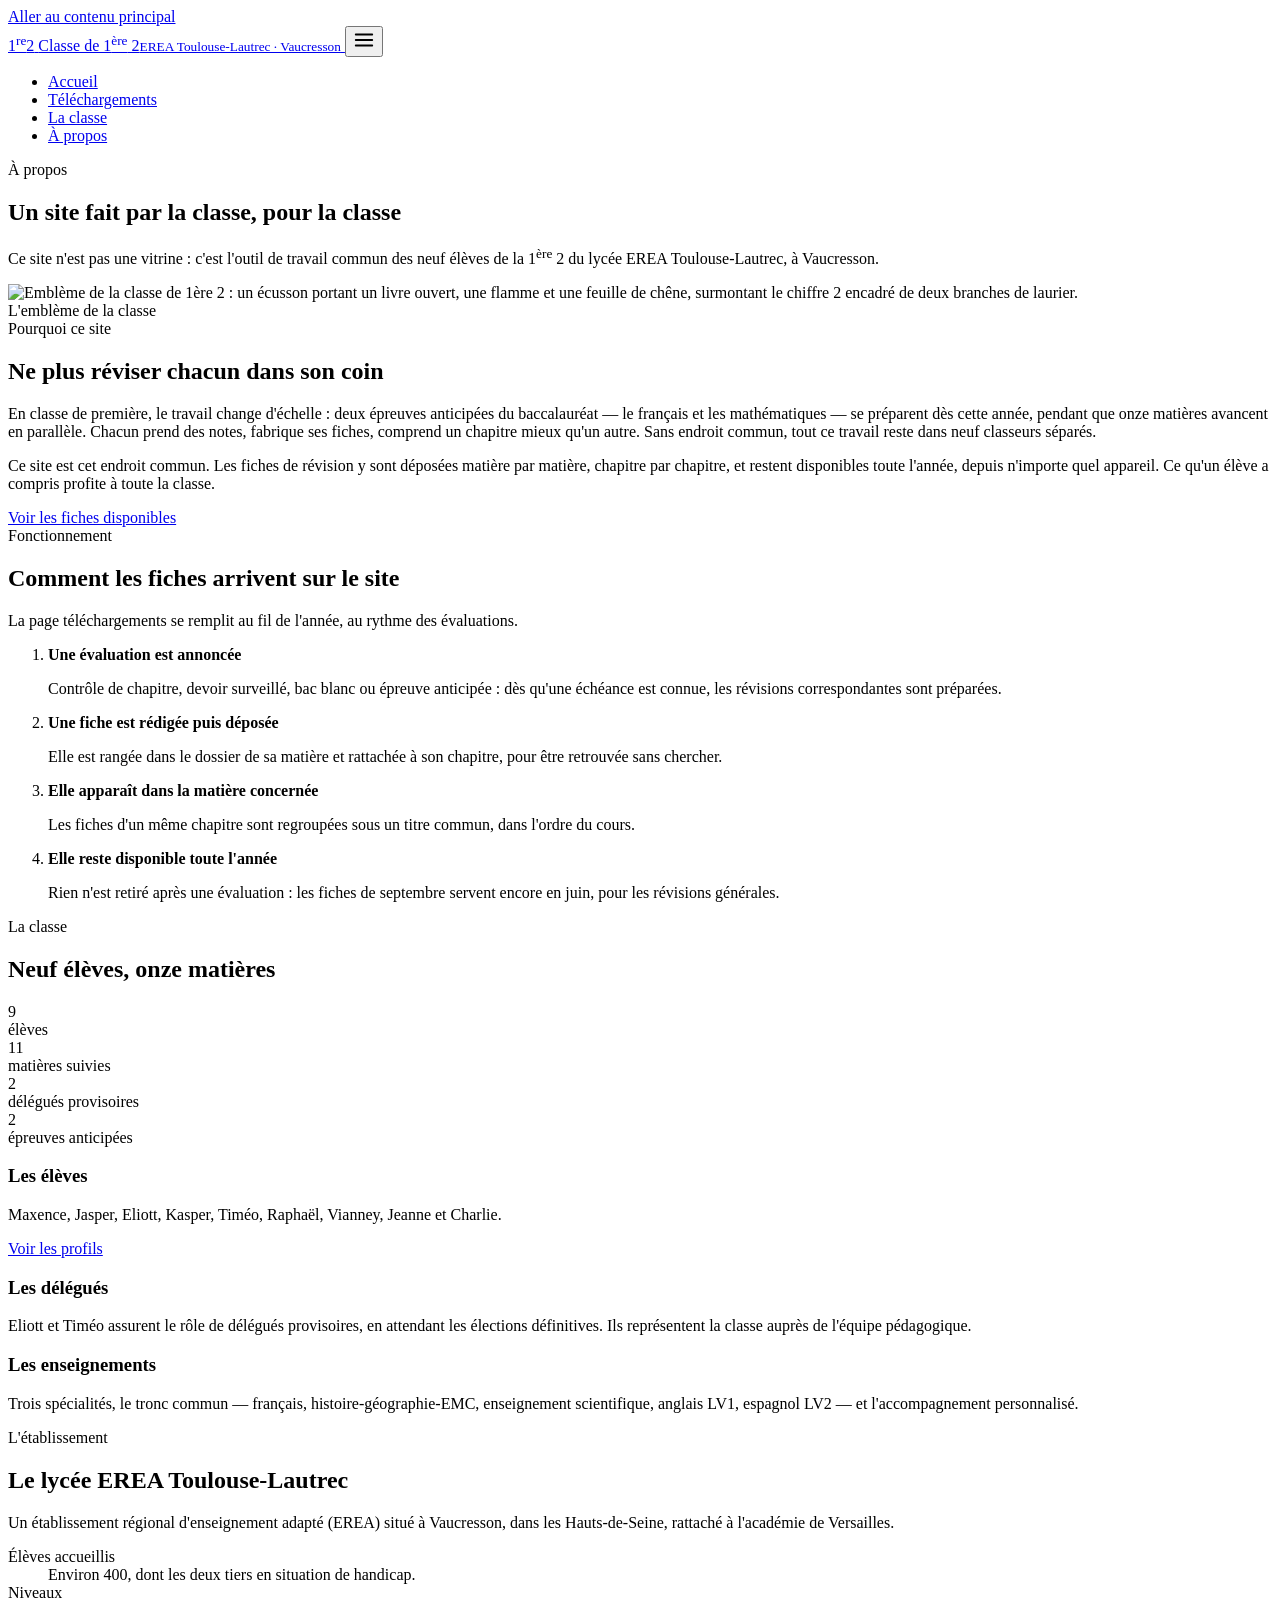
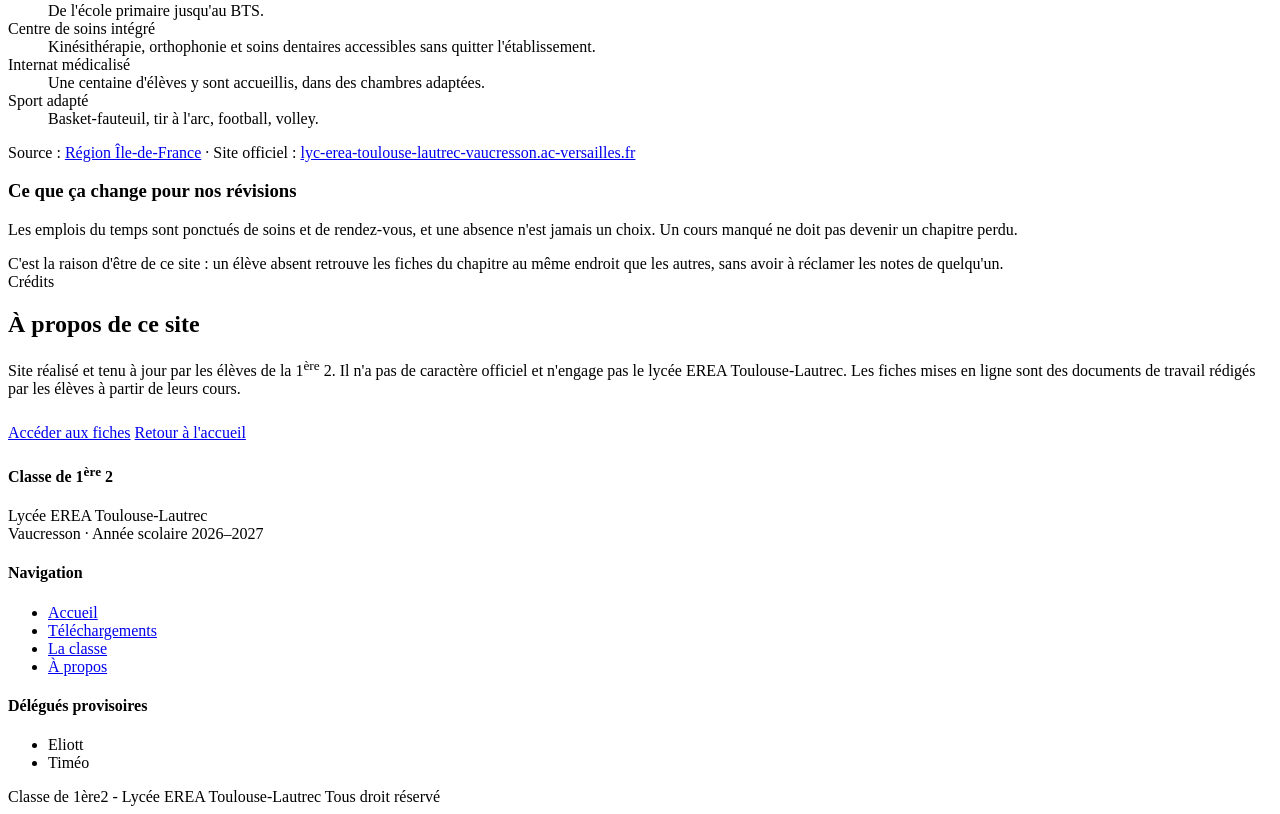
==== a-propos.html @ 65476188 "Add files via upload" ====
<!DOCTYPE html>
<html lang="fr">
<head>
<meta charset="utf-8">
<meta name="viewport" content="width=device-width, initial-scale=1">
<title>À propos — Classe de 1ère 2</title>
<meta name="description" content="À propos du site de la classe de 1ère 2 du lycée EREA Toulouse-Lautrec à Vaucresson : son objectif, la classe, l'établissement et le fonctionnement des fiches de révision.">
<script>document.documentElement.className+=" js";</script>
<link rel="icon" href="favicon.ico" sizes="any">
<link rel="icon" type="image/png" sizes="16x16" href="images/favicon-16.png">
<link rel="icon" type="image/png" sizes="32x32" href="images/favicon-32.png">
<link rel="icon" type="image/png" sizes="48x48" href="images/favicon-48.png">
<link rel="apple-touch-icon" sizes="180x180" href="images/apple-touch-icon.png">
<link rel="stylesheet" href="css/style.css">
</head>
<body>
<a class="skip-link" href="#main">Aller au contenu principal</a>

<header class="site-header">
  <div class="header-inner">
    <a class="brand" href="index.html">
      <span class="brand-mark" aria-hidden="true">1<sup>re</sup>2</span>
      <span class="brand-name">Classe de 1<sup>ère</sup> 2<small>EREA Toulouse-Lautrec · Vaucresson</small></span>
    </a>
    <button class="nav-toggle" type="button" aria-expanded="false" aria-controls="nav" aria-label="Ouvrir le menu">
      <svg width="22" height="22" viewBox="0 0 24 24" fill="none" stroke="currentColor" stroke-width="2" stroke-linecap="round" aria-hidden="true"><path d="M3 6h18M3 12h18M3 18h18"/></svg>
    </button>
    <nav class="nav" id="nav" data-open="false" aria-label="Navigation principale">
      <ul>
        <li><a href="index.html">Accueil</a></li>
        <li><a href="telechargements.html">Téléchargements</a></li>
        <li><a href="eleves.html">La classe</a></li>
        <li><a href="a-propos.html" aria-current="page">À propos</a></li>
      </ul>
    </nav>
  </div>
</header>

<main id="main">

  <section class="page-head">
    <div class="container">
      <span class="eyebrow-dark">À propos</span>
      <h1>Un site fait par la classe, pour la classe</h1>
      <p>Ce site n'est pas une vitrine : c'est l'outil de travail commun des neuf élèves de la 1<sup>ère</sup> 2 du lycée EREA Toulouse-Lautrec, à Vaucresson.</p>
    </div>
  </section>

  <!-- ============ L'EMBLÈME + LA RAISON D'ÊTRE ============ -->
  <section class="section">
    <div class="container">
      <div class="about-split">
        <figure class="about-emblem reveal" style="margin:0">
          <img src="images/logo-classe.png" alt="Emblème de la classe de 1ère 2 : un écusson portant un livre ouvert, une flamme et une feuille de chêne, surmontant le chiffre 2 encadré de deux branches de laurier.">
          <figcaption>L'emblème de la classe</figcaption>
        </figure>
        <div class="reveal">
          <span class="eyebrow-dark">Pourquoi ce site</span>
          <h2>Ne plus réviser chacun dans son coin</h2>
          <p>En classe de première, le travail change d'échelle : deux épreuves anticipées du baccalauréat — le français et les mathématiques — se préparent dès cette année, pendant que onze matières avancent en parallèle. Chacun prend des notes, fabrique ses fiches, comprend un chapitre mieux qu'un autre. Sans endroit commun, tout ce travail reste dans neuf classeurs séparés.</p>
          <p>Ce site est cet endroit commun. Les fiches de révision y sont déposées matière par matière, chapitre par chapitre, et restent disponibles toute l'année, depuis n'importe quel appareil. Ce qu'un élève a compris profite à toute la classe.</p>
          <p style="margin-bottom:0"><a href="telechargements.html">Voir les fiches disponibles</a></p>
        </div>
      </div>
    </div>
  </section>

  <!-- ============ COMMENT ÇA MARCHE ============ -->
  <section class="section section--muted">
    <div class="container">
      <div class="section-head reveal">
        <span class="eyebrow-dark">Fonctionnement</span>
        <h2>Comment les fiches arrivent sur le site</h2>
        <p>La page téléchargements se remplit au fil de l'année, au rythme des évaluations.</p>
      </div>

      <ol class="timeline reveal">
        <li>
          <strong>Une évaluation est annoncée</strong>
          <p>Contrôle de chapitre, devoir surveillé, bac blanc ou épreuve anticipée : dès qu'une échéance est connue, les révisions correspondantes sont préparées.</p>
        </li>
        <li>
          <strong>Une fiche est rédigée puis déposée</strong>
          <p>Elle est rangée dans le dossier de sa matière et rattachée à son chapitre, pour être retrouvée sans chercher.</p>
        </li>
        <li>
          <strong>Elle apparaît dans la matière concernée</strong>
          <p>Les fiches d'un même chapitre sont regroupées sous un titre commun, dans l'ordre du cours.</p>
        </li>
        <li>
          <strong>Elle reste disponible toute l'année</strong>
          <p>Rien n'est retiré après une évaluation : les fiches de septembre servent encore en juin, pour les révisions générales.</p>
        </li>
      </ol>
    </div>
  </section>

  <!-- ============ LA CLASSE ============ -->
  <section class="section">
    <div class="container">
      <div class="section-head reveal">
        <span class="eyebrow-dark">La classe</span>
        <h2>Neuf élèves, onze matières</h2>
      </div>

      <div class="stat-row">
        <div class="stat reveal"><div class="num">9</div><div class="lbl">élèves</div></div>
        <div class="stat reveal"><div class="num">11</div><div class="lbl">matières suivies</div></div>
        <div class="stat reveal"><div class="num">2</div><div class="lbl">délégués provisoires</div></div>
        <div class="stat reveal"><div class="num">2</div><div class="lbl">épreuves anticipées</div></div>
      </div>

      <div class="grid grid--3">
        <article class="card reveal">
          <h3>Les élèves</h3>
          <p>Maxence, Jasper, Eliott, Kasper, Timéo, Raphaël, Vianney, Jeanne et Charlie.</p>
          <p style="margin-bottom:0"><a href="eleves.html">Voir les profils</a></p>
        </article>
        <article class="card reveal">
          <h3>Les délégués</h3>
          <p>Eliott et Timéo assurent le rôle de délégués provisoires, en attendant les élections définitives. Ils représentent la classe auprès de l'équipe pédagogique.</p>
        </article>
        <article class="card reveal">
          <h3>Les enseignements</h3>
          <p>Trois spécialités, le tronc commun — français, histoire-géographie-EMC, enseignement scientifique, anglais LV1, espagnol LV2 — et l'accompagnement personnalisé.</p>
        </article>
      </div>
    </div>
  </section>

  <!-- ============ LE LYCÉE ============ -->
  <section class="section section--muted">
    <div class="container">
      <div class="section-head reveal">
        <span class="eyebrow-dark">L'établissement</span>
        <h2>Le lycée EREA Toulouse-Lautrec</h2>
        <p>Un établissement régional d'enseignement adapté (EREA) situé à Vaucresson, dans les Hauts-de-Seine, rattaché à l'académie de Versailles.</p>
      </div>

      <div class="about-split" style="grid-template-columns: minmax(0,1fr) minmax(0,1fr); align-items:start">
        <div class="reveal">
          <dl class="fact-list">
            <div><dt>Élèves accueillis</dt><dd>Environ 400, dont les deux tiers en situation de handicap.</dd></div>
            <div><dt>Niveaux</dt><dd>De l'école primaire jusqu'au BTS.</dd></div>
            <div><dt>Centre de soins intégré</dt><dd>Kinésithérapie, orthophonie et soins dentaires accessibles sans quitter l'établissement.</dd></div>
            <div><dt>Internat médicalisé</dt><dd>Une centaine d'élèves y sont accueillis, dans des chambres adaptées.</dd></div>
            <div><dt>Sport adapté</dt><dd>Basket-fauteuil, tir à l'arc, football, volley.</dd></div>
          </dl>
          <p class="source-note">Source : <a href="https://www.iledefrance.fr/toutes-les-actualites/un-enseignement-adapte-pour-des-lyceens-en-situation-de-handicap" target="_blank" rel="noopener">Région Île-de-France</a> · Site officiel : <a href="https://lyc-erea-toulouse-lautrec-vaucresson.ac-versailles.fr/" target="_blank" rel="noopener">lyc-erea-toulouse-lautrec-vaucresson.ac-versailles.fr</a></p>
        </div>
        <div class="reveal">
          <article class="card">
            <h3>Ce que ça change pour nos révisions</h3>
            <p>Les emplois du temps sont ponctués de soins et de rendez-vous, et une absence n'est jamais un choix. Un cours manqué ne doit pas devenir un chapitre perdu.</p>
            <p style="margin-bottom:0">C'est la raison d'être de ce site : un élève absent retrouve les fiches du chapitre au même endroit que les autres, sans avoir à réclamer les notes de quelqu'un.</p>
          </article>
        </div>
      </div>
    </div>
  </section>

  <!-- ============ CRÉDITS ============ -->
  <section class="section">
    <div class="container">
      <div class="section-head section-head--center reveal">
        <span class="eyebrow-dark">Crédits</span>
        <h2>À propos de ce site</h2>
        <p>Site réalisé et tenu à jour par les élèves de la 1<sup>ère</sup> 2. Il n'a pas de caractère officiel et n'engage pas le lycée EREA Toulouse-Lautrec. Les fiches mises en ligne sont des documents de travail rédigés par les élèves à partir de leurs cours.</p>
        <div class="hero-actions" style="margin-top:26px">
          <a class="btn btn--primary" href="telechargements.html">Accéder aux fiches</a>
          <a class="btn btn--soft" href="index.html">Retour à l'accueil</a>
        </div>
      </div>
    </div>
  </section>

</main>

<footer class="site-footer">
  <div class="container">
    <div class="footer-top">
      <div>
        <h4>Classe de 1<sup>ère</sup> 2</h4>
        <p>Lycée EREA Toulouse-Lautrec<br>Vaucresson · Année scolaire <span data-year>2026–2027</span></p>
      </div>
      <div>
        <h4>Navigation</h4>
        <ul>
          <li><a href="index.html">Accueil</a></li>
          <li><a href="telechargements.html">Téléchargements</a></li>
          <li><a href="eleves.html">La classe</a></li>
          <li><a href="a-propos.html">À propos</a></li>
        </ul>
      </div>
      <div>
        <h4>Délégués provisoires</h4>
        <ul>
          <li>Eliott</li>
          <li>Timéo</li>
        </ul>
      </div>
    </div>
    <div class="footer-bottom">
      Classe de 1ère2 - Lycée EREA Toulouse-Lautrec Tous droit réservé
    </div>
  </div>
</footer>

<script src="js/main.js"></script>
</body>
</html>
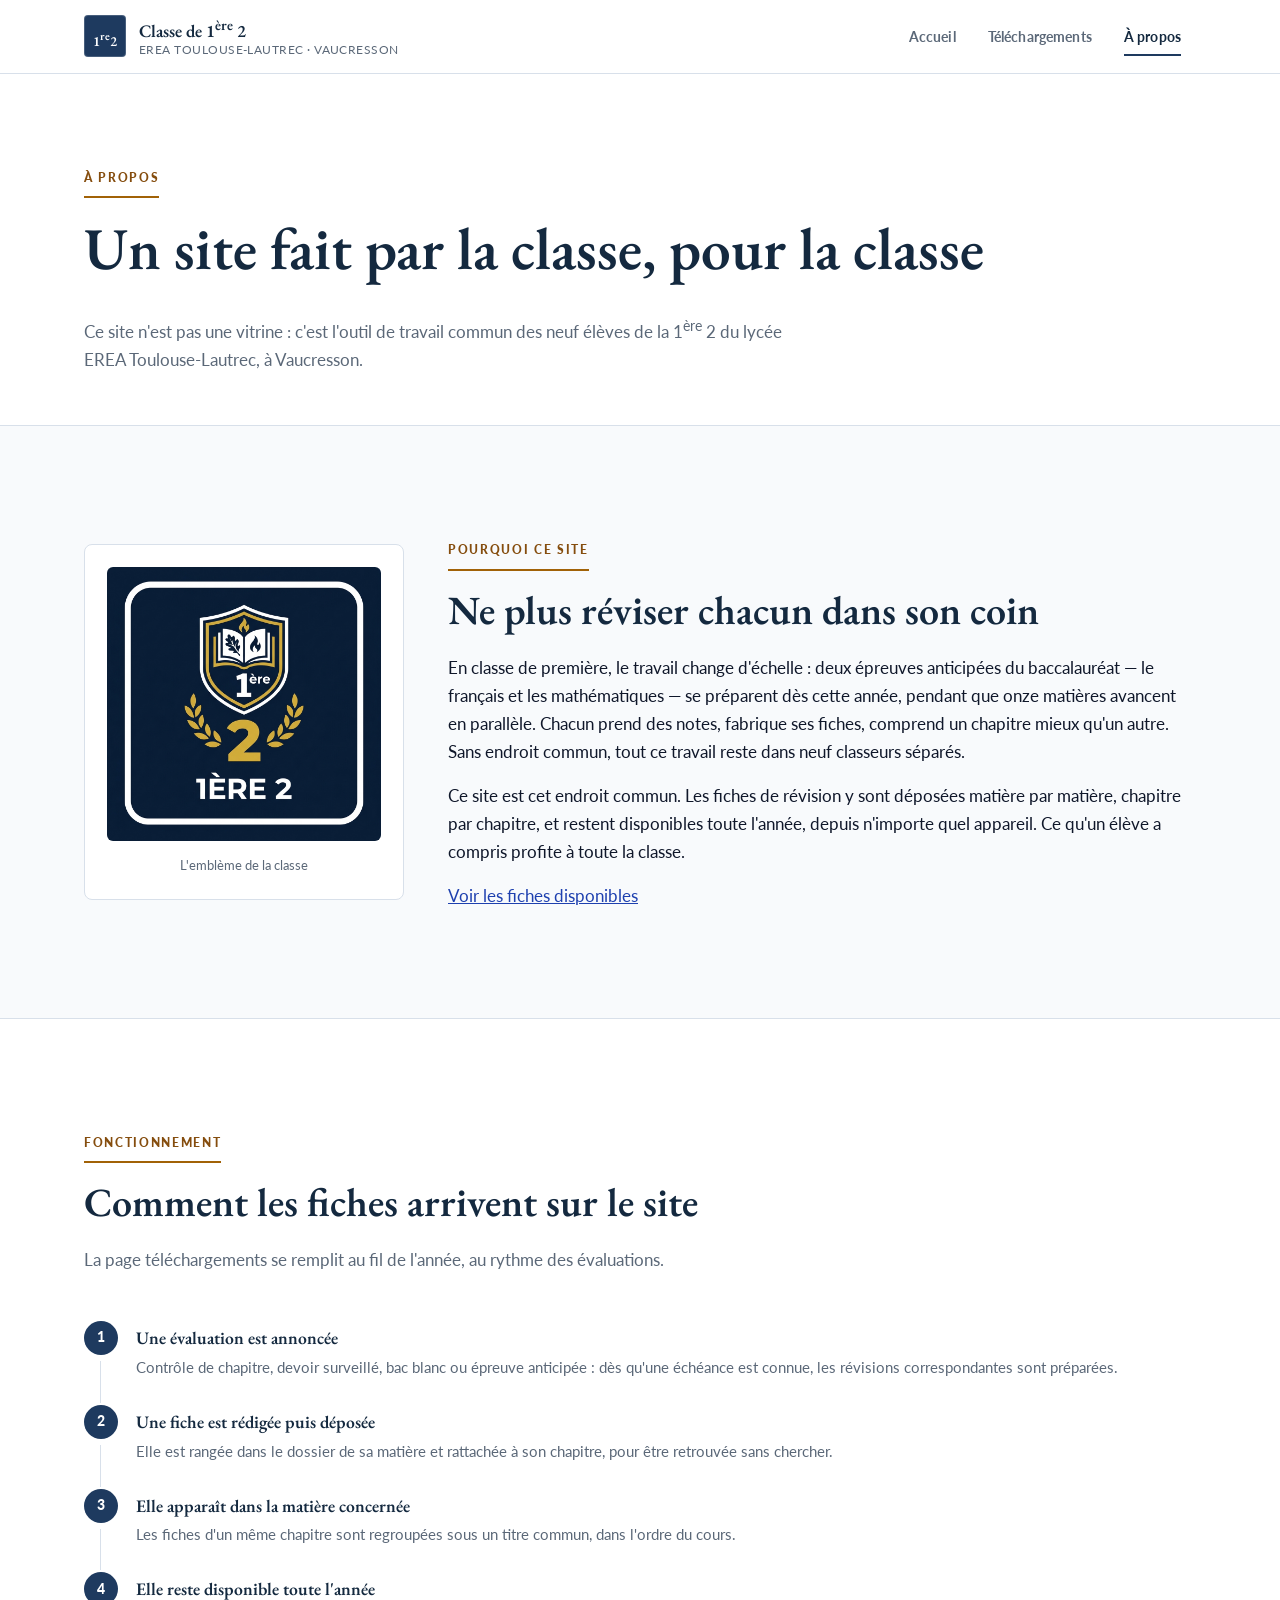
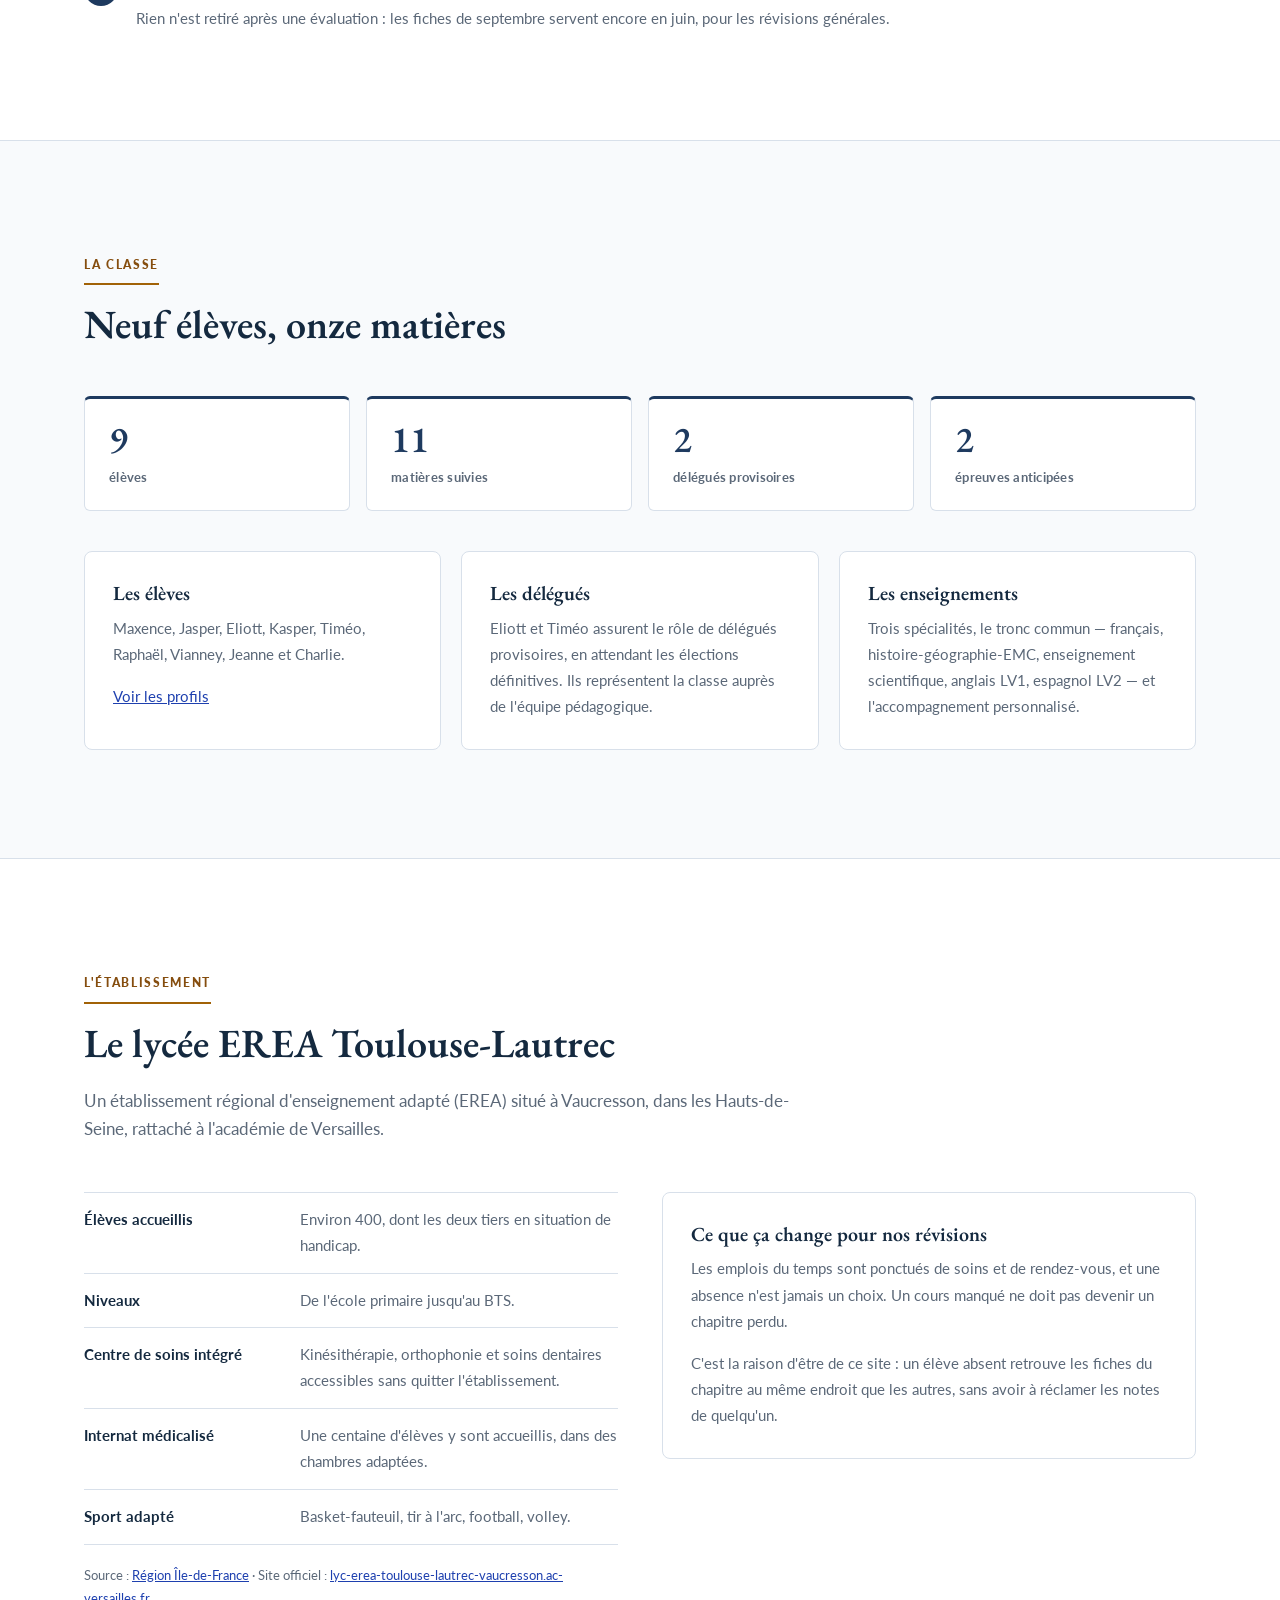
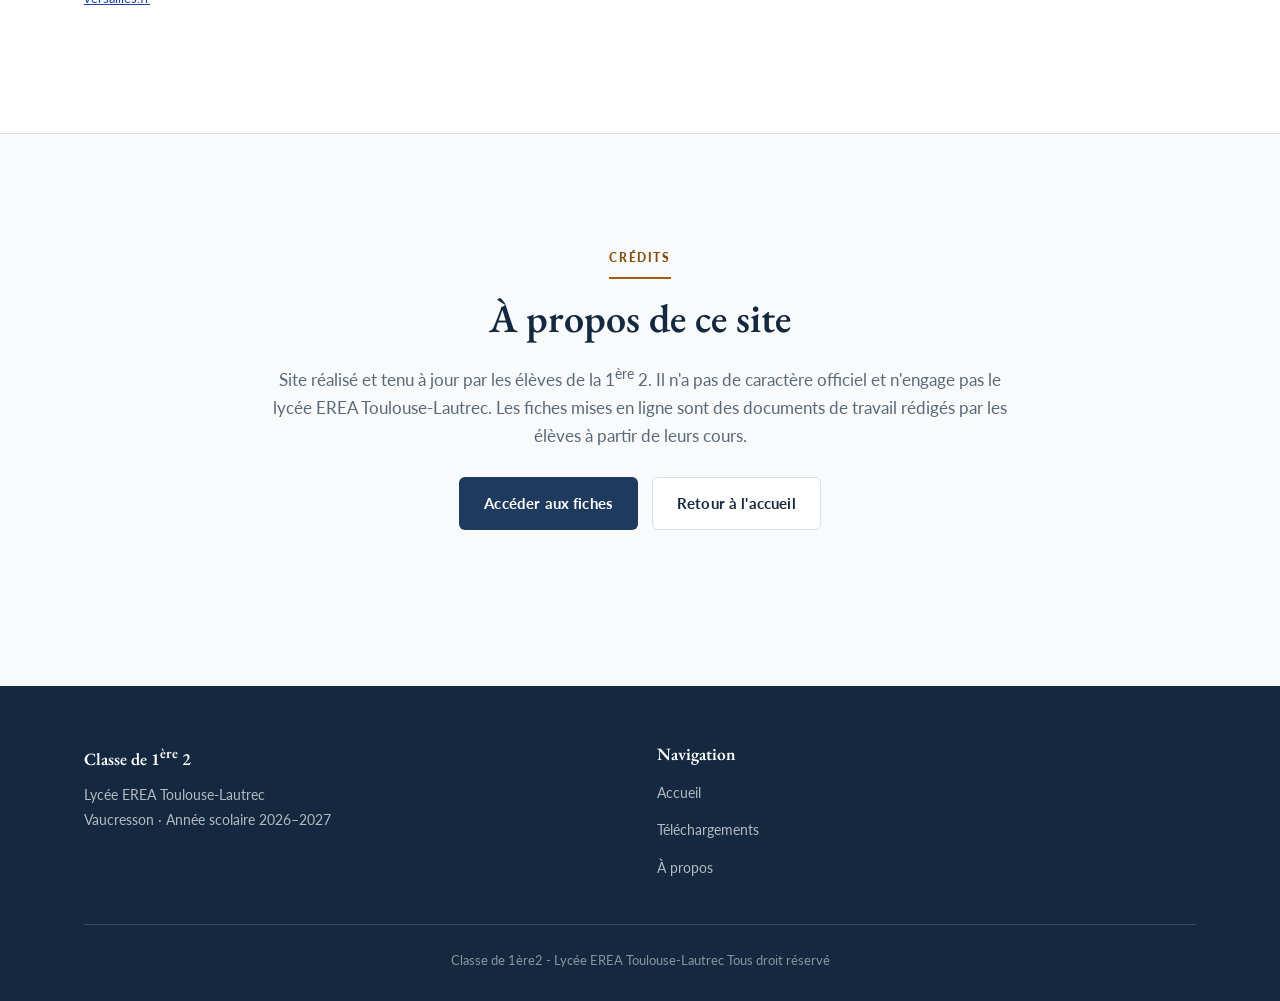
==== commit 119d72b5: "Remove 'La classe' link and delegates section Removed 'La classe' link and 'Délégués provisoires' se" ====
--- a/a-propos.html
+++ b/a-propos.html
@@ -29,7 +29,6 @@
       <ul>
         <li><a href="index.html">Accueil</a></li>
         <li><a href="telechargements.html">Téléchargements</a></li>
-        <li><a href="eleves.html">La classe</a></li>
         <li><a href="a-propos.html" aria-current="page">À propos</a></li>
       </ul>
     </nav>
@@ -188,15 +187,7 @@
         <ul>
           <li><a href="index.html">Accueil</a></li>
           <li><a href="telechargements.html">Téléchargements</a></li>
-          <li><a href="eleves.html">La classe</a></li>
           <li><a href="a-propos.html">À propos</a></li>
-        </ul>
-      </div>
-      <div>
-        <h4>Délégués provisoires</h4>
-        <ul>
-          <li>Eliott</li>
-          <li>Timéo</li>
         </ul>
       </div>
     </div>
--- a/css/style.css
+++ b/css/style.css
@@ -0,0 +1,460 @@
+/* ============================================================
+   Classe de 1ère 2 — Lycée EREA Toulouse-Lautrec
+   Design system : bleu marine institutionnel (#1E3A5F)
+                   + bleu d'action (#1D4ED8) + ocre (#A16207)
+   Typographie : EB Garamond (titres) / Lato (texte)
+   ============================================================ */
+
+@import url('https://fonts.googleapis.com/css2?family=EB+Garamond:wght@400;500;600;700&family=Lato:wght@300;400;700;900&display=swap');
+
+:root {
+  --color-primary: #1E3A5F;
+  --color-primary-dark: #14293F;
+  --color-primary-light: #2F5A8F;
+  --color-on-primary: #FFFFFF;
+
+  --color-action: #1D4ED8;
+  --color-action-dark: #1E40AF;
+
+  --color-accent: #A16207;
+  --color-accent-dark: #854D0E;
+  --color-accent-soft: #FEF6E7;
+  --color-accent-border: #F0DCB4;
+
+  --color-background: #F8FAFC;
+  --color-surface: #FFFFFF;
+  --color-foreground: #0F172A;
+  --color-muted-fg: #5B6878;
+  --color-muted: #EEF2F7;
+  --color-border: #D8E0EA;
+  --color-ring: #1D4ED8;
+
+  --font-heading: 'EB Garamond', Georgia, 'Times New Roman', serif;
+  --font-body: 'Lato', -apple-system, BlinkMacSystemFont, 'Segoe UI', Helvetica, Arial, sans-serif;
+
+  --radius-sm: 4px;
+  --radius: 6px;
+  --radius-lg: 8px;
+
+  --shadow-sm: 0 1px 2px rgba(15, 23, 42, .06);
+  --shadow: 0 1px 3px rgba(15, 23, 42, .08), 0 6px 16px rgba(15, 23, 42, .06);
+  --shadow-lg: 0 2px 6px rgba(15, 23, 42, .08), 0 16px 36px rgba(15, 23, 42, .10);
+
+  --container: 1160px;
+  --header-h: 74px;
+}
+
+/* ---------- Reset ---------- */
+*, *::before, *::after { box-sizing: border-box; }
+html { scroll-behavior: smooth; -webkit-text-size-adjust: 100%; }
+body {
+  margin: 0;
+  font-family: var(--font-body);
+  font-size: 16.5px;
+  line-height: 1.7;
+  color: var(--color-foreground);
+  background: var(--color-background);
+  -webkit-font-smoothing: antialiased;
+}
+img { max-width: 100%; display: block; }
+h1, h2, h3, h4 { font-family: var(--font-heading); line-height: 1.18; margin: 0 0 .5em; font-weight: 600; color: var(--color-primary-dark); }
+h1 { font-size: clamp(2.2rem, 5.5vw, 3.7rem); font-weight: 600; }
+h2 { font-size: clamp(1.7rem, 3.6vw, 2.5rem); }
+h3 { font-size: 1.25rem; }
+p  { margin: 0 0 1rem; }
+a  { color: var(--color-action-dark); }
+ul { margin: 0 0 1rem; padding-left: 1.2rem; }
+code { font-family: ui-monospace, SFMono-Regular, Menlo, Consolas, monospace; font-size: .9em; background: var(--color-muted); padding: 2px 6px; border-radius: 3px; }
+:focus-visible { outline: 3px solid var(--color-ring); outline-offset: 2px; border-radius: 3px; }
+
+.container { width: 100%; max-width: var(--container); margin-inline: auto; padding-inline: 24px; }
+.sr-only {
+  position: absolute; width: 1px; height: 1px; padding: 0; margin: -1px;
+  overflow: hidden; clip: rect(0 0 0 0); white-space: nowrap; border: 0;
+}
+.skip-link {
+  position: absolute; left: 16px; top: -60px; z-index: 200;
+  background: var(--color-primary); color: #fff; padding: 10px 18px;
+  border-radius: 0 0 var(--radius) var(--radius); font-weight: 700;
+  transition: top .2s ease;
+}
+.skip-link:focus { top: 0; }
+
+/* ---------- En-tête ---------- */
+.site-header {
+  position: sticky; top: 0; z-index: 100;
+  height: var(--header-h);
+  display: flex; align-items: center;
+  background: rgba(255, 255, 255, .92);
+  backdrop-filter: blur(12px);
+  -webkit-backdrop-filter: blur(12px);
+  border-bottom: 1px solid var(--color-border);
+}
+.site-header--over {
+  background: transparent; border-bottom-color: rgba(255,255,255,.18);
+  backdrop-filter: none; -webkit-backdrop-filter: none;
+  transition: background .3s ease, border-color .3s ease;
+}
+.site-header--over .brand-name,
+.site-header--over .nav a { color: #fff; }
+.site-header--over .brand-mark { background: rgba(255,255,255,.14); border-color: rgba(255,255,255,.55); color: #fff; }
+.site-header--over .nav a[aria-current="page"] { color: #fff; }
+.site-header--over .nav a[aria-current="page"]::after { background: #fff; }
+.site-header--over .nav-toggle { color: #fff; border-color: rgba(255,255,255,.5); }
+
+.header-inner { width: 100%; max-width: var(--container); margin-inline: auto; padding-inline: 24px; display: flex; align-items: center; justify-content: space-between; gap: 16px; }
+
+.brand { display: flex; align-items: center; gap: 13px; text-decoration: none; }
+.brand-mark {
+  width: 42px; height: 42px; flex: none; border-radius: var(--radius-sm);
+  display: inline-block; text-align: center; line-height: 40px;
+  background: var(--color-primary);
+  color: #fff; font-family: var(--font-heading); font-weight: 600; font-size: .88rem;
+  white-space: nowrap;
+  border: 1px solid rgba(255,255,255,.18);
+}
+.brand-name { font-family: var(--font-heading); font-weight: 600; font-size: 1.1rem; color: var(--color-primary-dark); line-height: 1.15; }
+.brand-name small { display: block; font-family: var(--font-body); font-weight: 400; font-size: .72rem; color: var(--color-muted-fg); letter-spacing: .04em; text-transform: uppercase; margin-top: 2px; }
+.site-header--over .brand-name small { color: rgba(255,255,255,.82); }
+
+.nav ul { display: flex; align-items: center; gap: 2px; list-style: none; margin: 0; padding: 0; }
+.nav a {
+  display: block; position: relative; padding: 10px 15px; border-radius: var(--radius-sm);
+  text-decoration: none; color: var(--color-muted-fg); font-weight: 700; font-size: .88rem;
+  letter-spacing: .01em;
+  transition: color .2s ease, background-color .2s ease;
+}
+.nav a:hover { color: var(--color-primary-dark); background: var(--color-muted); }
+.site-header--over .nav a:hover { background: rgba(255,255,255,.14); color: #fff; }
+.nav a[aria-current="page"] { color: var(--color-primary-dark); }
+.nav a[aria-current="page"]::after {
+  content: ""; position: absolute; left: 15px; right: 15px; bottom: 2px;
+  height: 2px; background: var(--color-primary);
+}
+.nav-toggle {
+  display: none; align-items: center; justify-content: center;
+  width: 44px; height: 44px; border-radius: var(--radius-sm); cursor: pointer;
+  background: transparent; border: 1px solid var(--color-border); color: var(--color-foreground);
+}
+
+@media (max-width: 860px) {
+  .nav-toggle { display: flex; }
+  .nav {
+    position: absolute; top: var(--header-h); left: 0; right: 0;
+    background: var(--color-surface); border-bottom: 1px solid var(--color-border);
+    box-shadow: var(--shadow); padding: 10px 16px 18px;
+    display: none;
+  }
+  .nav[data-open="true"] { display: block; }
+  .nav ul { flex-direction: column; align-items: stretch; gap: 2px; }
+  .nav a { padding: 13px 14px; color: var(--color-foreground); font-size: .95rem; }
+  .site-header--over .nav a { color: var(--color-foreground); }
+  .nav a[aria-current="page"] { background: var(--color-muted); }
+  .nav a[aria-current="page"]::after { display: none; }
+}
+
+/* ---------- Boutons ---------- */
+.btn {
+  display: inline-flex; align-items: center; justify-content: center; gap: 9px;
+  padding: 13px 24px; border-radius: var(--radius); border: 1px solid transparent;
+  font-family: var(--font-body); font-weight: 700; font-size: .92rem; letter-spacing: .01em;
+  text-decoration: none; cursor: pointer;
+  transition: background-color .2s ease, border-color .2s ease, color .2s ease, box-shadow .2s ease;
+}
+.btn svg { flex: none; }
+.btn--primary { background: var(--color-primary); color: var(--color-on-primary); }
+.btn--primary:hover { background: var(--color-primary-dark); }
+.btn--accent { background: var(--color-action); color: #fff; }
+.btn--accent:hover { background: var(--color-action-dark); }
+.btn--ghost { background: rgba(255,255,255,.08); color: #fff; border-color: rgba(255,255,255,.55); }
+.btn--ghost:hover { background: rgba(255,255,255,.18); }
+/* sur la photo du hero, le bouton principal passe en blanc pour rester lisible */
+.hero .btn--primary { background: #fff; color: var(--color-primary-dark); }
+.hero .btn--primary:hover { background: #E8EDF3; }
+
+.btn--soft { background: var(--color-surface); color: var(--color-primary-dark); border-color: var(--color-border); }
+.btn--soft:hover { background: var(--color-muted); border-color: var(--color-primary-light); }
+.btn[disabled], .btn--disabled { opacity: .5; pointer-events: none; }
+
+/* ---------- Hero ---------- */
+.hero { position: relative; min-height: 100vh; min-height: 100svh; display: grid; place-items: center; overflow: hidden; margin-top: calc(var(--header-h) * -1); }
+.hero-media { position: absolute; inset: 0; z-index: 0; will-change: transform, opacity; }
+.hero-media img { width: 100%; height: 100%; object-fit: cover; object-position: center; }
+.hero-media::after {
+  content: ""; position: absolute; inset: 0;
+  background:
+    linear-gradient(180deg, rgba(10,22,40,.72) 0%, rgba(10,22,40,.46) 44%, rgba(248,250,252,.08) 78%, var(--color-background) 100%),
+    linear-gradient(120deg, rgba(30,58,95,.55), rgba(15,23,42,.25));
+}
+.hero-inner { position: relative; z-index: 1; text-align: center; padding: calc(var(--header-h) + 40px) 24px 96px; max-width: 880px; will-change: opacity, transform; }
+.hero .eyebrow {
+  display: inline-flex; align-items: center; gap: 8px;
+  padding: 7px 16px; border-radius: var(--radius-sm); margin-bottom: 24px;
+  background: rgba(255,255,255,.10); border: 1px solid rgba(255,255,255,.38);
+  color: #fff; font-size: .76rem; font-weight: 700; letter-spacing: .12em; text-transform: uppercase;
+}
+.hero h1 { color: #fff; margin-bottom: .3em; font-weight: 500; }
+.hero .lead { color: rgba(255,255,255,.92); font-size: clamp(1.02rem, 2vw, 1.18rem); max-width: 640px; margin-inline: auto; }
+.hero-actions { display: flex; flex-wrap: wrap; gap: 14px; justify-content: center; margin-top: 36px; }
+.scroll-cue {
+  position: absolute; bottom: 28px; left: 50%; transform: translateX(-50%); z-index: 1;
+  color: rgba(255,255,255,.88); display: flex; flex-direction: column; align-items: center; gap: 6px;
+  font-size: .72rem; letter-spacing: .16em; text-transform: uppercase; font-weight: 700;
+}
+.scroll-cue svg { animation: bob 2.4s ease-in-out infinite; }
+@keyframes bob { 0%,100% { transform: translateY(0); } 50% { transform: translateY(7px); } }
+
+/* ---------- Sections ---------- */
+.section { padding: clamp(64px, 9vw, 108px) 0; }
+.section--muted { background: var(--color-surface); border-block: 1px solid var(--color-border); }
+.section-head { max-width: 740px; margin-bottom: 48px; }
+.section-head--center { margin-inline: auto; text-align: center; }
+.eyebrow-dark {
+  display: inline-block; margin-bottom: 16px; padding-bottom: 8px;
+  border-bottom: 2px solid var(--color-accent);
+  color: var(--color-accent-dark);
+  font-size: .74rem; font-weight: 900; letter-spacing: .14em; text-transform: uppercase;
+}
+.section-head p { color: var(--color-muted-fg); font-size: 1.05rem; margin-bottom: 0; }
+
+/* ---------- Bandeau de page ---------- */
+.page-head { padding: clamp(54px, 7vw, 88px) 0 clamp(36px, 4vw, 54px); background: var(--color-surface); border-bottom: 1px solid var(--color-border); }
+.page-head p { color: var(--color-muted-fg); max-width: 700px; font-size: 1.05rem; margin-bottom: 0; }
+
+/* ---------- Cartes ---------- */
+.grid { display: grid; gap: 20px; }
+.grid--3 { grid-template-columns: repeat(auto-fit, minmax(280px, 1fr)); }
+.grid--4 { grid-template-columns: repeat(auto-fit, minmax(240px, 1fr)); }
+
+.card {
+  background: var(--color-surface); border: 1px solid var(--color-border);
+  border-radius: var(--radius-lg); padding: 30px 28px;
+  transition: border-color .2s ease, box-shadow .2s ease;
+}
+.card--hover:hover { border-color: var(--color-primary-light); box-shadow: var(--shadow); }
+.card h3 { margin-bottom: .45em; }
+.card p:last-child { margin-bottom: 0; }
+.card p { color: var(--color-muted-fg); font-size: .96rem; }
+
+.icon-badge {
+  width: 46px; height: 46px; border-radius: var(--radius-sm); display: grid; place-items: center;
+  margin-bottom: 20px; color: var(--color-primary);
+  background: var(--color-muted); border: 1px solid var(--color-border);
+}
+.icon-badge--accent { color: var(--color-accent-dark); background: var(--color-accent-soft); border-color: var(--color-accent-border); }
+
+/* ---------- Épreuves anticipées ---------- */
+.bc-strip { display: grid; gap: 20px; grid-template-columns: repeat(auto-fit, minmax(300px, 1fr)); }
+.bc-card {
+  position: relative; padding: 32px 30px; background: var(--color-background);
+  border: 1px solid var(--color-border); border-left: 4px solid var(--color-primary);
+  border-radius: var(--radius);
+}
+.bc-card--maths { border-left-color: var(--color-accent); }
+.bc-card h3 { font-size: 1.55rem; margin-bottom: .3em; }
+.bc-card p { color: var(--color-muted-fg); margin-bottom: 0; font-size: .97rem; }
+.bc-card .bc-tag {
+  display: inline-block; margin-bottom: 12px;
+  font-size: .72rem; font-weight: 900; letter-spacing: .14em; text-transform: uppercase;
+  color: var(--color-primary);
+}
+.bc-card--maths .bc-tag { color: var(--color-accent-dark); }
+
+/* ---------- Page téléchargements ---------- */
+.notice {
+  display: flex; gap: 18px; align-items: flex-start;
+  background: var(--color-surface);
+  border: 1px solid var(--color-border); border-left: 4px solid var(--color-primary);
+  border-radius: var(--radius); padding: 24px 26px; margin-bottom: 40px;
+}
+.notice svg { flex: none; color: var(--color-primary); margin-top: 3px; }
+.notice h3 { margin-bottom: .4em; font-size: 1.16rem; }
+.notice p { margin-bottom: .6rem; color: var(--color-muted-fg); font-size: .96rem; }
+.notice p:last-child { margin-bottom: 0; }
+
+.filters { display: flex; flex-wrap: wrap; gap: 8px; margin-bottom: 28px; }
+.chip {
+  padding: 9px 15px; border-radius: var(--radius-sm); cursor: pointer;
+  background: var(--color-surface); border: 1px solid var(--color-border);
+  color: var(--color-muted-fg); font-family: var(--font-body); font-weight: 700; font-size: .84rem;
+  transition: all .18s ease;
+}
+.chip:hover { border-color: var(--color-primary-light); color: var(--color-primary-dark); }
+.chip[aria-pressed="true"] { background: var(--color-primary); border-color: var(--color-primary); color: #fff; }
+
+.search-box { position: relative; margin-bottom: 24px; max-width: 440px; }
+.search-box svg { position: absolute; left: 15px; top: 50%; transform: translateY(-50%); color: var(--color-muted-fg); pointer-events: none; }
+.search-box input {
+  width: 100%; padding: 13px 16px 13px 44px; border-radius: var(--radius);
+  border: 1px solid var(--color-border); background: var(--color-surface);
+  font-family: var(--font-body); font-size: .95rem; color: var(--color-foreground);
+}
+.search-box input::placeholder { color: #93A1B1; }
+
+.subject { margin-bottom: 22px; border: 1px solid var(--color-border); border-radius: var(--radius-lg); background: var(--color-surface); overflow: hidden; }
+.subject-head { display: flex; align-items: center; gap: 15px; padding: 20px 24px; border-bottom: 1px solid var(--color-border); }
+.subject-dot {
+  width: 42px; height: 42px; flex: none; border-radius: var(--radius-sm);
+  display: grid; place-items: center; color: #fff; font-weight: 900; font-size: .74rem;
+  letter-spacing: .04em; font-family: var(--font-body);
+}
+.subject-head h3 { margin: 0; font-size: 1.2rem; }
+.subject-head .subject-meta { font-size: .82rem; color: var(--color-muted-fg); font-weight: 400; }
+.subject-count { margin-left: auto; font-size: .78rem; font-weight: 900; color: var(--color-muted-fg); background: var(--color-muted); padding: 5px 12px; border-radius: var(--radius-sm); }
+
+.chapter-head {
+  display: flex; align-items: center; gap: 12px;
+  padding: 18px 24px 10px;
+  border-top: 1px solid var(--color-border);
+}
+.sheet-list + .chapter-head { padding-top: 20px; }
+.subject-head + .chapter-head { border-top: 0; padding-top: 20px; }
+.chapter-head::before {
+  content: ""; flex: none; width: 3px; align-self: stretch;
+  min-height: 18px; background: var(--color-accent);
+}
+.chapter-head h4 {
+  margin: 0; font-family: var(--font-heading); font-size: 1.1rem;
+  font-weight: 600; color: var(--color-primary-dark);
+}
+.chapter-head .chapter-count { margin-left: auto; font-size: .76rem; font-weight: 700; color: var(--color-muted-fg); }
+
+.sheet-list { list-style: none; margin: 0; padding: 0; }
+.sheet {
+  display: flex; align-items: center; gap: 15px; padding: 14px 24px;
+  border-top: 1px solid var(--color-border); transition: background-color .18s ease;
+}
+.chapter-head + .sheet-list .sheet:first-child { border-top: 1px solid var(--color-border); }
+.sheet:hover { background: var(--color-muted); }
+.sheet-icon { width: 36px; height: 36px; flex: none; border-radius: var(--radius-sm); display: grid; place-items: center; background: var(--color-muted); color: var(--color-primary); }
+.sheet-body { min-width: 0; flex: 1; }
+.sheet-title { display: block; font-weight: 700; font-size: .97rem; }
+.sheet-sub { display: block; font-size: .81rem; color: var(--color-muted-fg); }
+.sheet .btn { padding: 9px 17px; font-size: .84rem; }
+
+.subject--empty { background: var(--color-surface); }
+.subject--empty .subject-head { border-bottom: 0; }
+.subject--empty .subject-dot { opacity: .45; }
+.subject--empty .subject-count { opacity: .55; }
+
+.empty-state { padding: 30px 24px; text-align: center; color: var(--color-muted-fg); font-size: .95rem; }
+.empty-state strong { display: block; color: var(--color-foreground); font-family: var(--font-heading); font-size: 1.1rem; font-weight: 600; margin-bottom: 6px; }
+
+/* ---------- Page élèves ---------- */
+.student-grid { display: grid; gap: 20px; grid-template-columns: repeat(auto-fit, minmax(228px, 1fr)); }
+.student {
+  position: relative; text-align: center; padding: 32px 22px 28px;
+  background: var(--color-surface); border: 1px solid var(--color-border);
+  border-radius: var(--radius-lg);
+  transition: border-color .2s ease, box-shadow .2s ease;
+}
+.student:hover { border-color: var(--color-primary-light); box-shadow: var(--shadow); }
+.student-avatar {
+  width: 92px; height: 92px; margin: 0 auto 18px; border-radius: 50%;
+  overflow: hidden; background: var(--color-muted);
+  box-shadow: 0 0 0 1px var(--color-border);
+}
+.student--delegate .student-avatar { box-shadow: 0 0 0 2px var(--color-accent); }
+.student-avatar img { width: 100%; height: 100%; object-fit: cover; }
+.student h3 { margin-bottom: .15em; font-size: 1.3rem; }
+.student .role { font-size: .84rem; color: var(--color-muted-fg); margin-bottom: 0; }
+.badge-delegate {
+  display: inline-flex; align-items: center; gap: 6px; margin-top: 14px;
+  padding: 5px 12px; border-radius: var(--radius-sm);
+  background: var(--color-accent-soft); color: var(--color-accent-dark);
+  font-size: .72rem; font-weight: 900; letter-spacing: .08em; text-transform: uppercase;
+  border: 1px solid var(--color-accent-border);
+}
+
+.stat-row { display: grid; gap: 16px; grid-template-columns: repeat(auto-fit, minmax(180px, 1fr)); margin-bottom: 40px; }
+.stat { background: var(--color-surface); border: 1px solid var(--color-border); border-top: 3px solid var(--color-primary); border-radius: var(--radius); padding: 22px 24px; }
+.stat .num { font-family: var(--font-heading); font-size: 2.3rem; font-weight: 600; color: var(--color-primary); line-height: 1; }
+.stat .lbl { font-size: .82rem; color: var(--color-muted-fg); font-weight: 700; margin-top: 8px; letter-spacing: .02em; }
+
+/* ---------- Pied de page ---------- */
+.site-footer { background: var(--color-primary-dark); color: rgba(255,255,255,.68); padding: 58px 0 30px; }
+.footer-top { display: grid; gap: 34px; grid-template-columns: repeat(auto-fit, minmax(220px, 1fr)); padding-bottom: 34px; border-bottom: 1px solid rgba(255,255,255,.14); }
+.site-footer h4 { color: #fff; font-family: var(--font-heading); font-size: 1.08rem; font-weight: 600; margin-bottom: 14px; }
+.site-footer p { font-size: .9rem; margin-bottom: 0; }
+.site-footer ul { list-style: none; padding: 0; margin: 0; }
+.site-footer li { margin-bottom: 9px; }
+.site-footer a { color: rgba(255,255,255,.68); text-decoration: none; font-size: .9rem; transition: color .2s ease; }
+.site-footer a:hover { color: #fff; text-decoration: underline; }
+.footer-bottom { padding-top: 24px; text-align: center; font-size: .84rem; color: rgba(255,255,255,.5); }
+
+/* ---------- Page À propos ---------- */
+.about-split {
+  display: grid; gap: 44px; align-items: center;
+  grid-template-columns: minmax(0, 320px) minmax(0, 1fr);
+}
+.about-emblem {
+  padding: 22px; background: var(--color-surface);
+  border: 1px solid var(--color-border); border-radius: var(--radius-lg);
+}
+.about-emblem img { width: 100%; border-radius: var(--radius); }
+.about-emblem figcaption { margin-top: 14px; font-size: .8rem; color: var(--color-muted-fg); text-align: center; }
+
+.fact-list { display: grid; gap: 0; margin: 0 0 1.2rem; padding: 0; }
+.fact-list > div {
+  display: grid; gap: 4px 26px; grid-template-columns: minmax(0, 190px) minmax(0, 1fr);
+  padding: 14px 0; border-top: 1px solid var(--color-border);
+}
+.fact-list > div:last-child { border-bottom: 1px solid var(--color-border); }
+.fact-list dt { font-weight: 700; color: var(--color-primary-dark); font-size: .92rem; }
+.fact-list dd { margin: 0; color: var(--color-muted-fg); font-size: .95rem; }
+
+.source-note { font-size: .84rem; color: var(--color-muted-fg); }
+.source-note a { color: var(--color-action-dark); }
+
+.timeline { list-style: none; margin: 0; padding: 0; counter-reset: etape; }
+.timeline li {
+  position: relative; padding: 0 0 26px 52px; counter-increment: etape;
+}
+.timeline li::before {
+  content: counter(etape); position: absolute; left: 0; top: -2px;
+  width: 34px; height: 34px; border-radius: 50%;
+  display: grid; place-items: center;
+  background: var(--color-primary); color: #fff;
+  font-weight: 900; font-size: .85rem; font-family: var(--font-body);
+}
+.timeline li::after {
+  content: ""; position: absolute; left: 16px; top: 38px; bottom: 4px; width: 1px;
+  background: var(--color-border);
+}
+.timeline li:last-child { padding-bottom: 0; }
+.timeline li:last-child::after { display: none; }
+.timeline strong { display: block; font-family: var(--font-heading); font-size: 1.1rem; font-weight: 600; color: var(--color-primary-dark); margin-bottom: 2px; }
+.timeline p { margin: 0; color: var(--color-muted-fg); font-size: .95rem; }
+
+@media (max-width: 860px) {
+  .about-split { grid-template-columns: 1fr; gap: 30px; }
+  .about-emblem { max-width: 300px; margin-inline: auto; }
+  .fact-list > div { grid-template-columns: 1fr; gap: 2px; }
+}
+
+/* ---------- Révélation au scroll ---------- */
+.js .reveal { opacity: 0; transform: translateY(18px); transition: opacity .6s ease, transform .6s ease; }
+.js .reveal.is-visible { opacity: 1; transform: none; }
+
+/* ---------- Accessibilité : mouvement réduit ---------- */
+@media (prefers-reduced-motion: reduce) {
+  html { scroll-behavior: auto; }
+  *, *::before, *::after { animation-duration: .001ms !important; animation-iteration-count: 1 !important; transition-duration: .001ms !important; }
+  .js .reveal { opacity: 1; transform: none; }
+  .hero-media { transform: none !important; opacity: 1 !important; }
+}
+
+@media (max-width: 520px) {
+  /* évite que le sous-titre du logo passe sur deux lignes et déforme l'en-tête */
+  .brand-name small { display: none; }
+  .brand-name { font-size: 1rem; }
+}
+
+@media (max-width: 640px) {
+  body { font-size: 16px; }
+  .card { padding: 24px 22px; }
+  .sheet { flex-wrap: wrap; padding: 14px 18px; }
+  .sheet .btn { width: 100%; }
+  .subject-head { padding: 18px; }
+  .chapter-head { padding: 16px 18px 8px; }
+}
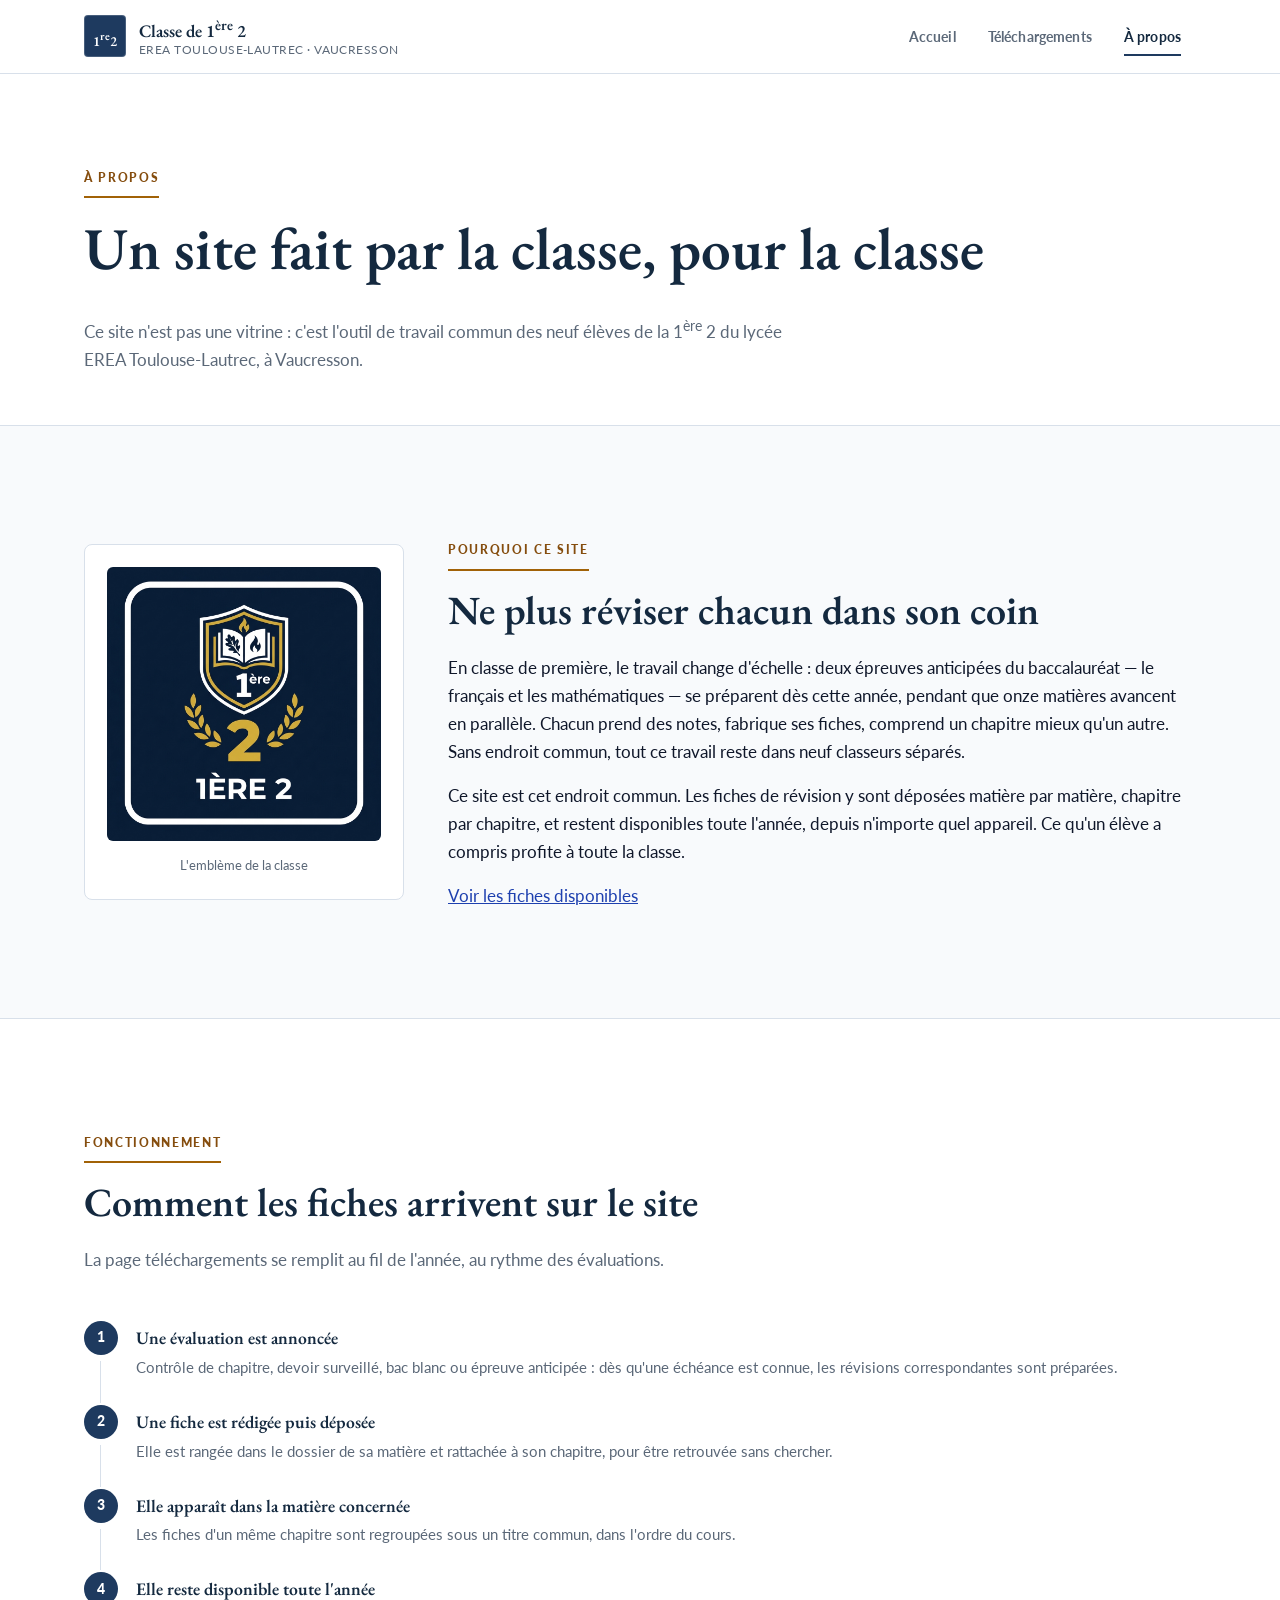
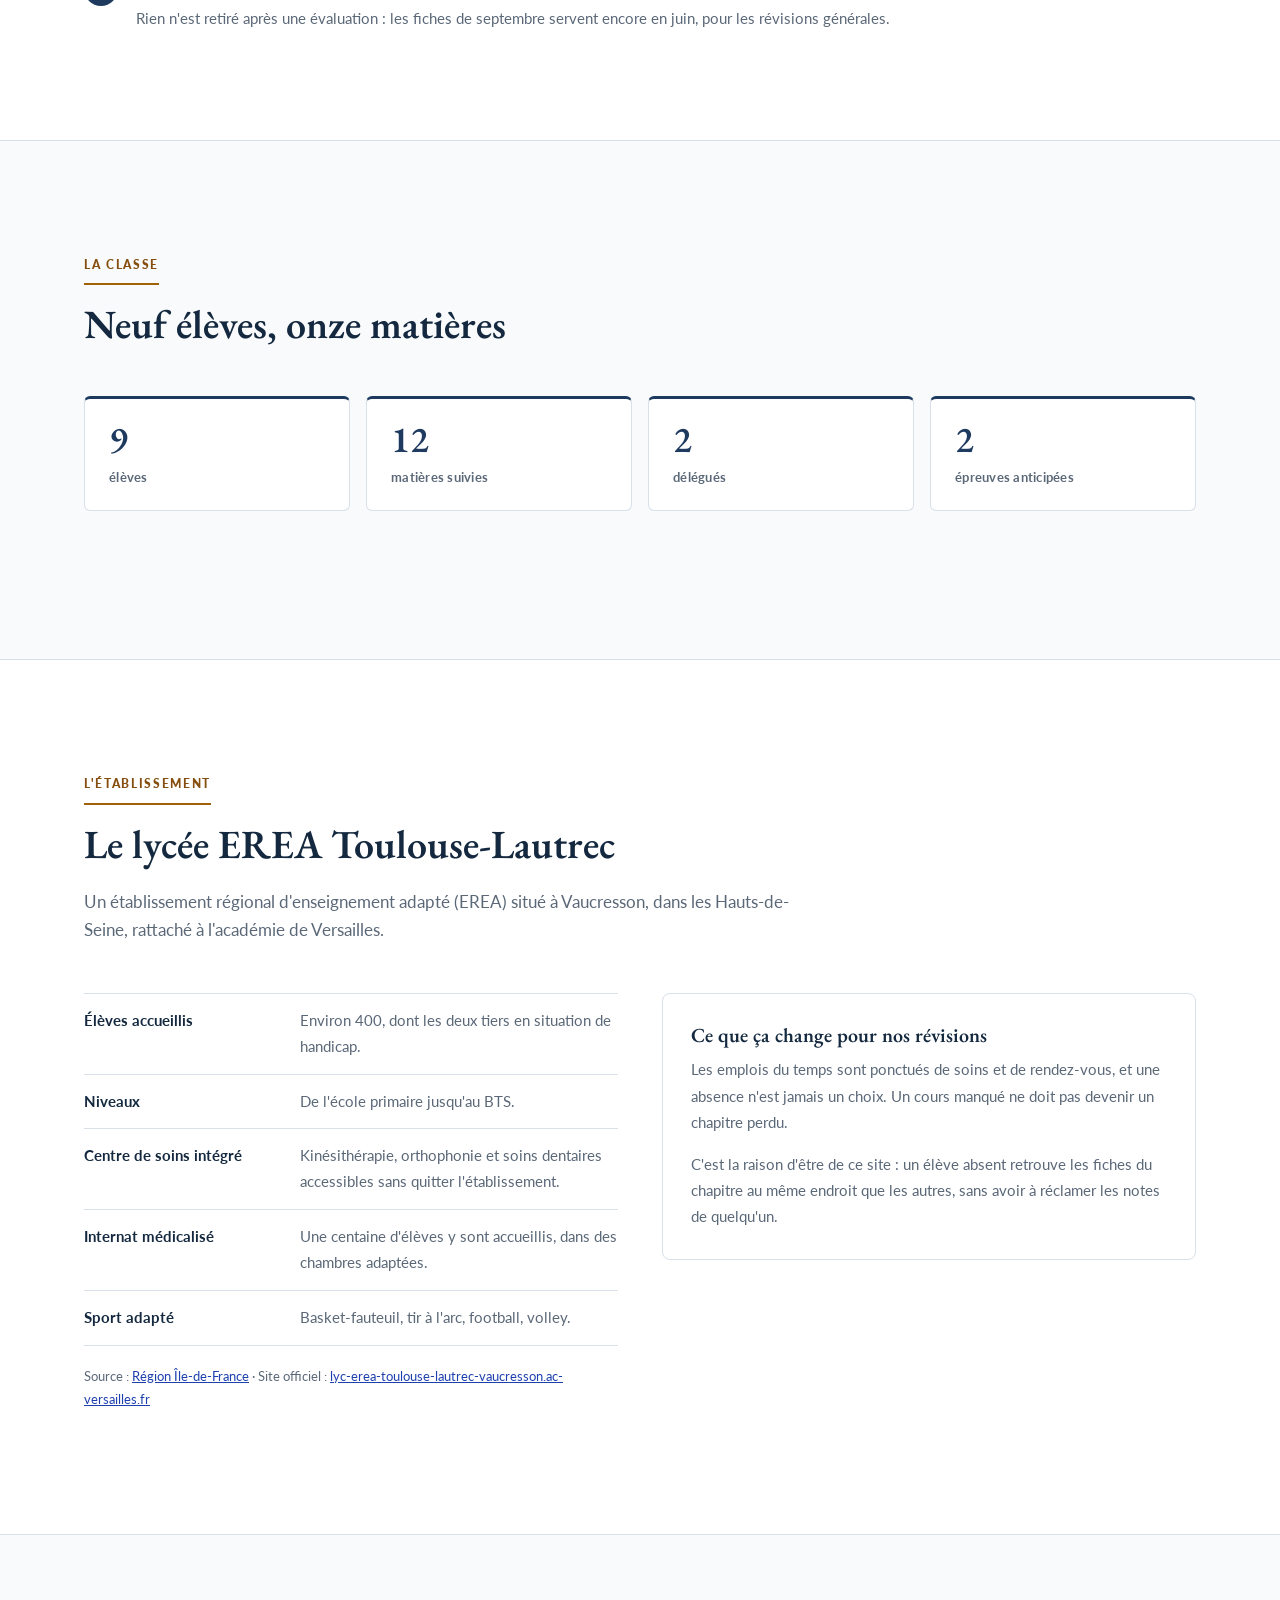
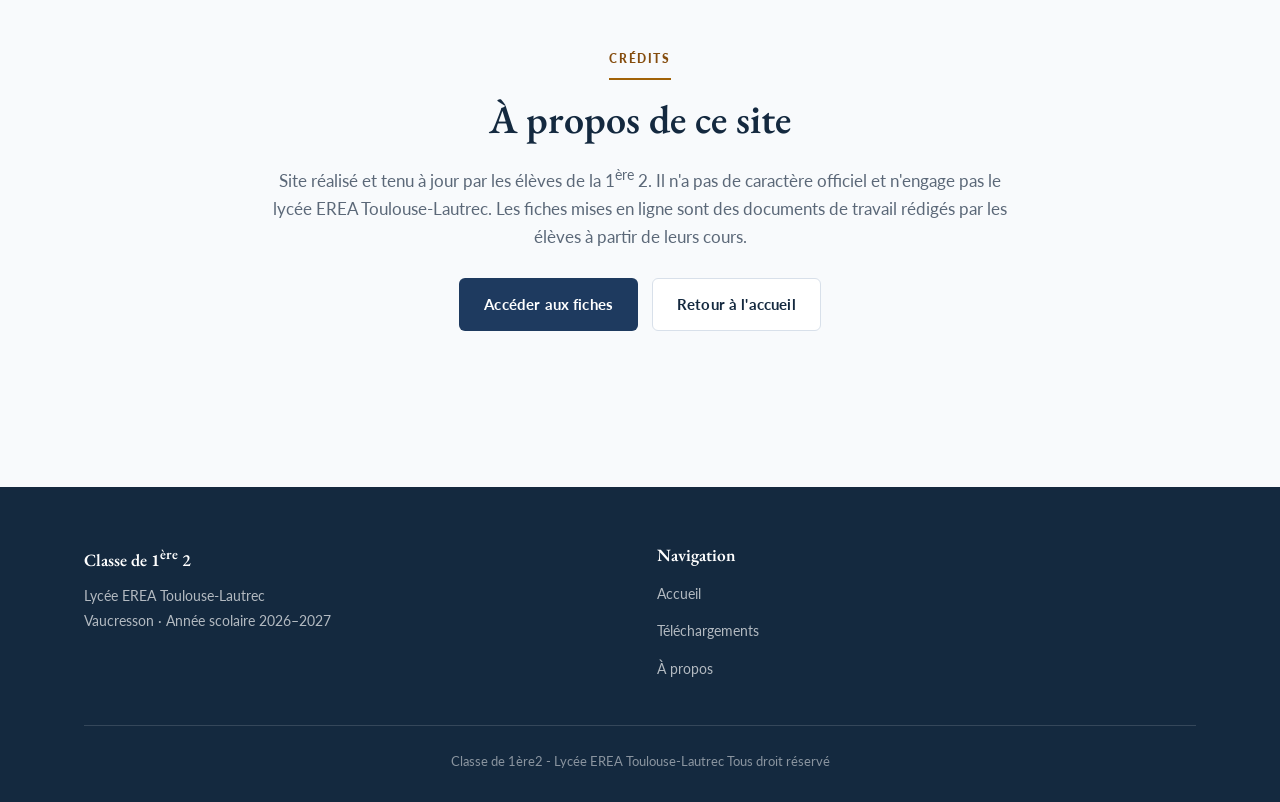
==== commit c3567195: "Modify statistics and remove student details Updated statistics and removed sections about students " ====
--- a/a-propos.html
+++ b/a-propos.html
@@ -104,26 +104,11 @@
 
       <div class="stat-row">
         <div class="stat reveal"><div class="num">9</div><div class="lbl">élèves</div></div>
-        <div class="stat reveal"><div class="num">11</div><div class="lbl">matières suivies</div></div>
-        <div class="stat reveal"><div class="num">2</div><div class="lbl">délégués provisoires</div></div>
+        <div class="stat reveal"><div class="num">12</div><div class="lbl">matières suivies</div></div>
+        <div class="stat reveal"><div class="num">2</div><div class="lbl">délégués</div></div>
         <div class="stat reveal"><div class="num">2</div><div class="lbl">épreuves anticipées</div></div>
       </div>
 
-      <div class="grid grid--3">
-        <article class="card reveal">
-          <h3>Les élèves</h3>
-          <p>Maxence, Jasper, Eliott, Kasper, Timéo, Raphaël, Vianney, Jeanne et Charlie.</p>
-          <p style="margin-bottom:0"><a href="eleves.html">Voir les profils</a></p>
-        </article>
-        <article class="card reveal">
-          <h3>Les délégués</h3>
-          <p>Eliott et Timéo assurent le rôle de délégués provisoires, en attendant les élections définitives. Ils représentent la classe auprès de l'équipe pédagogique.</p>
-        </article>
-        <article class="card reveal">
-          <h3>Les enseignements</h3>
-          <p>Trois spécialités, le tronc commun — français, histoire-géographie-EMC, enseignement scientifique, anglais LV1, espagnol LV2 — et l'accompagnement personnalisé.</p>
-        </article>
-      </div>
     </div>
   </section>
 
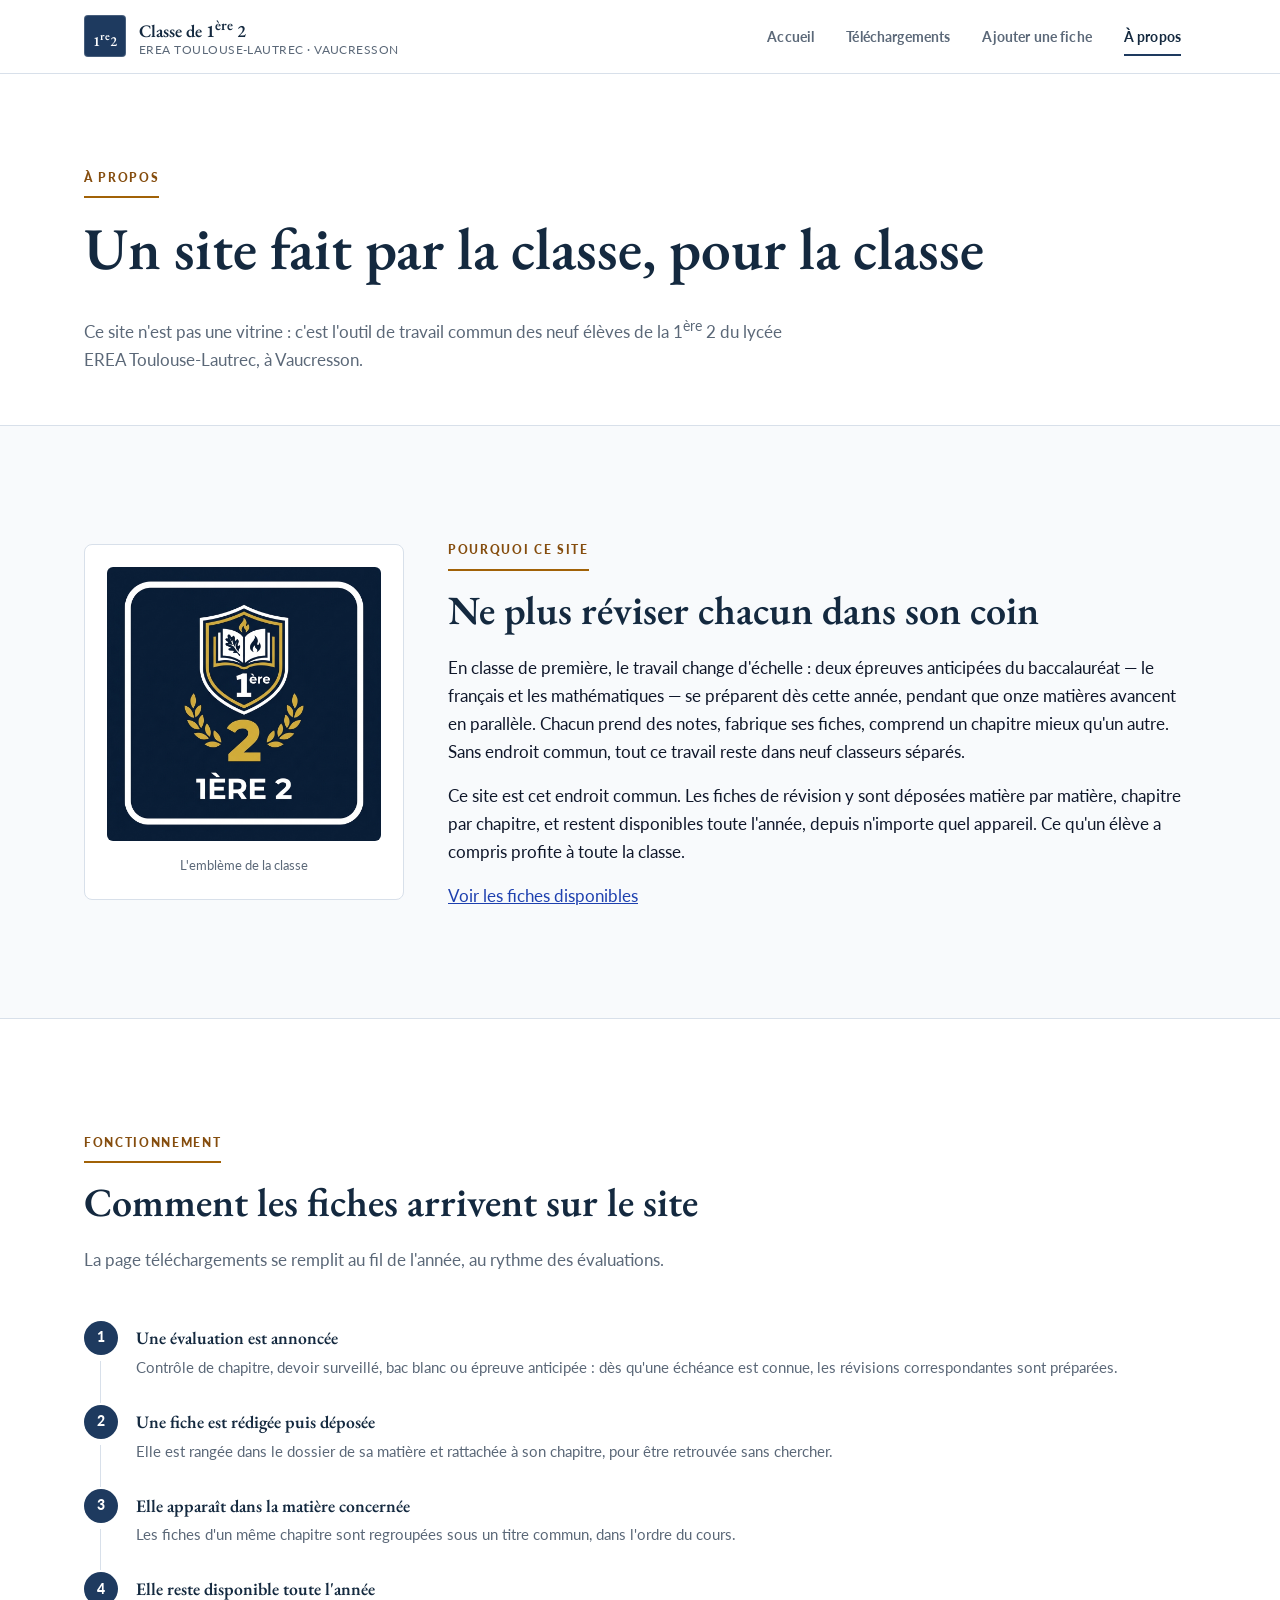
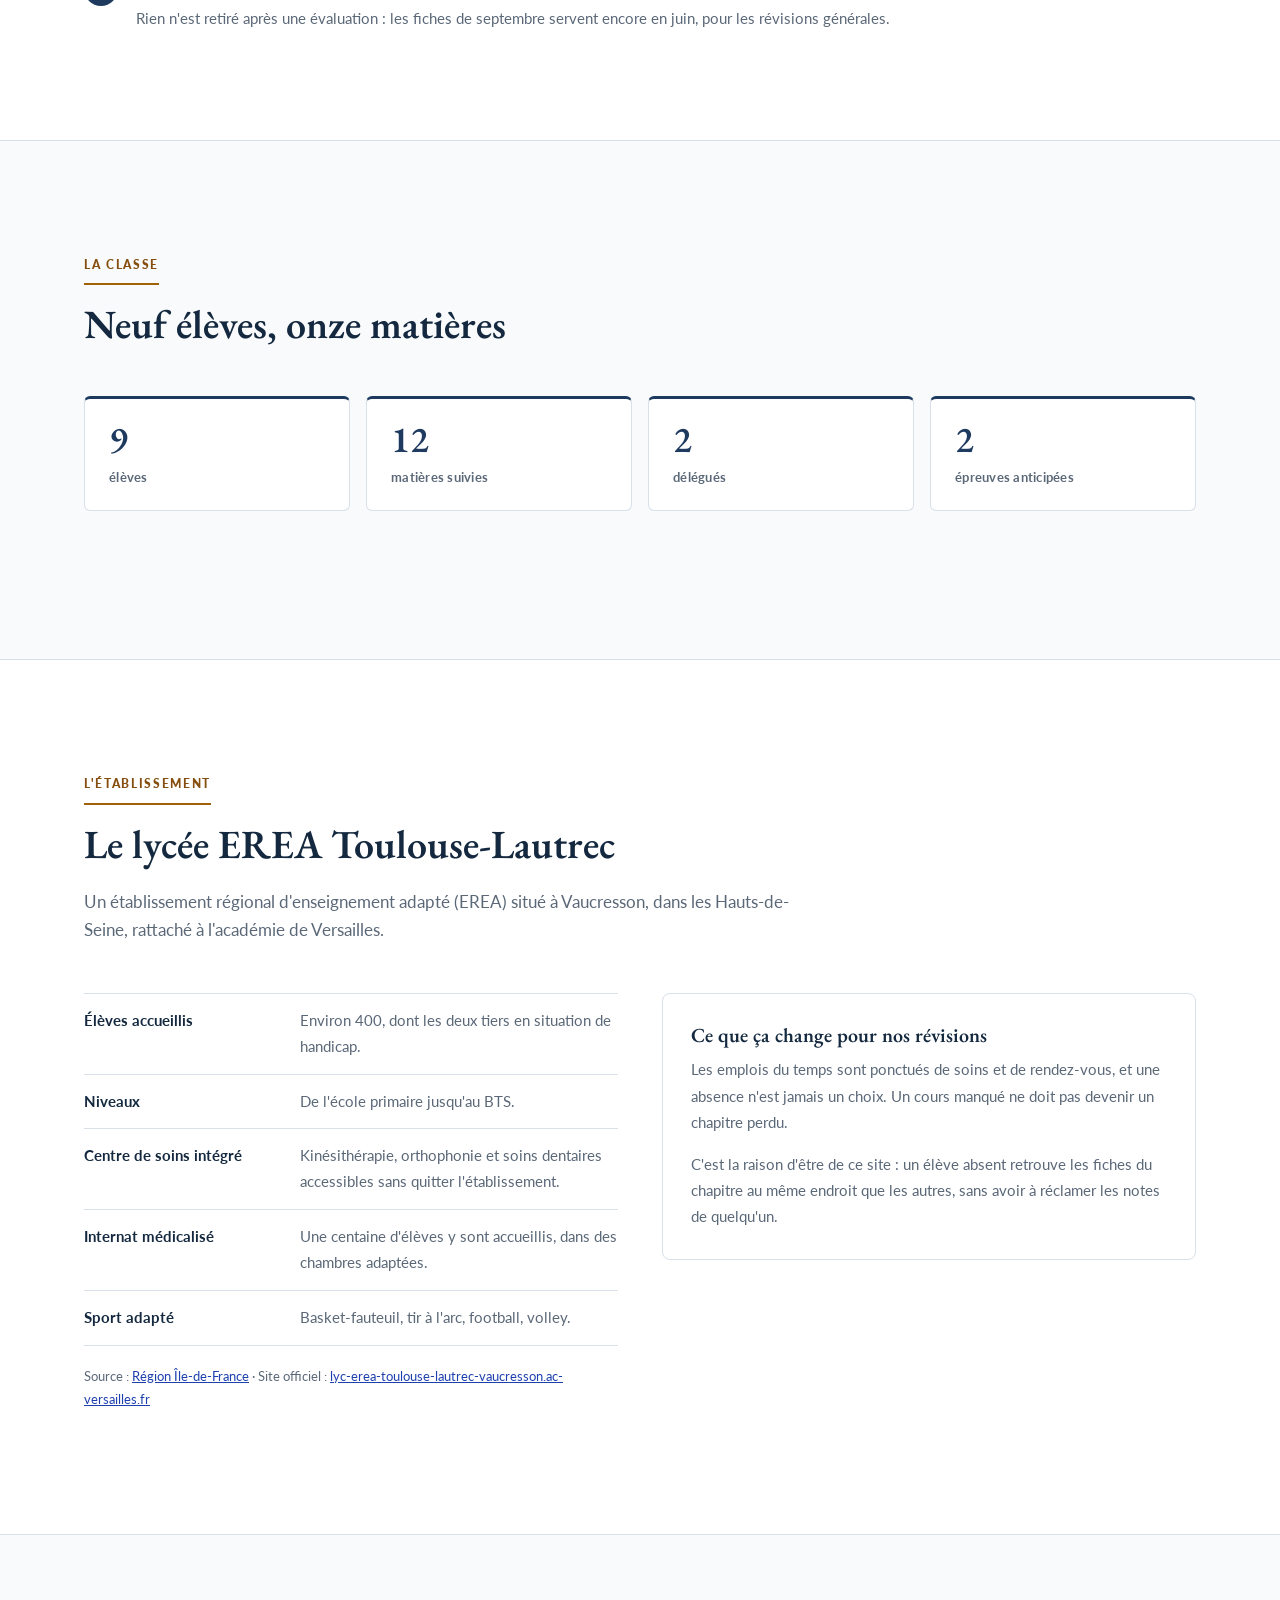
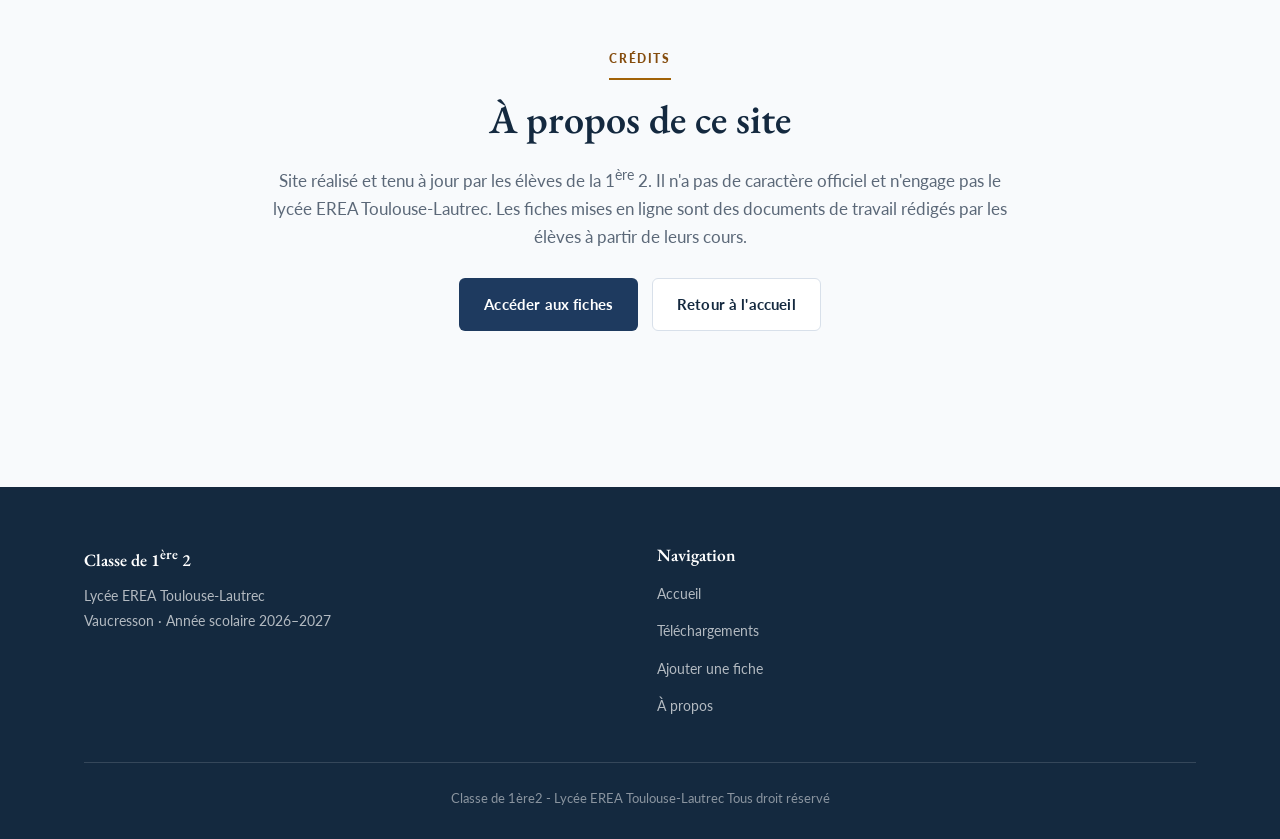
==== commit ad84a34a: "Add files via upload" ====
--- a/a-propos.html
+++ b/a-propos.html
@@ -29,6 +29,7 @@
       <ul>
         <li><a href="index.html">Accueil</a></li>
         <li><a href="telechargements.html">Téléchargements</a></li>
+        <li><a href="upload.html">Ajouter une fiche</a></li>
         <li><a href="a-propos.html" aria-current="page">À propos</a></li>
       </ul>
     </nav>
@@ -172,6 +173,7 @@
         <ul>
           <li><a href="index.html">Accueil</a></li>
           <li><a href="telechargements.html">Téléchargements</a></li>
+          <li><a href="upload.html">Ajouter une fiche</a></li>
           <li><a href="a-propos.html">À propos</a></li>
         </ul>
       </div>
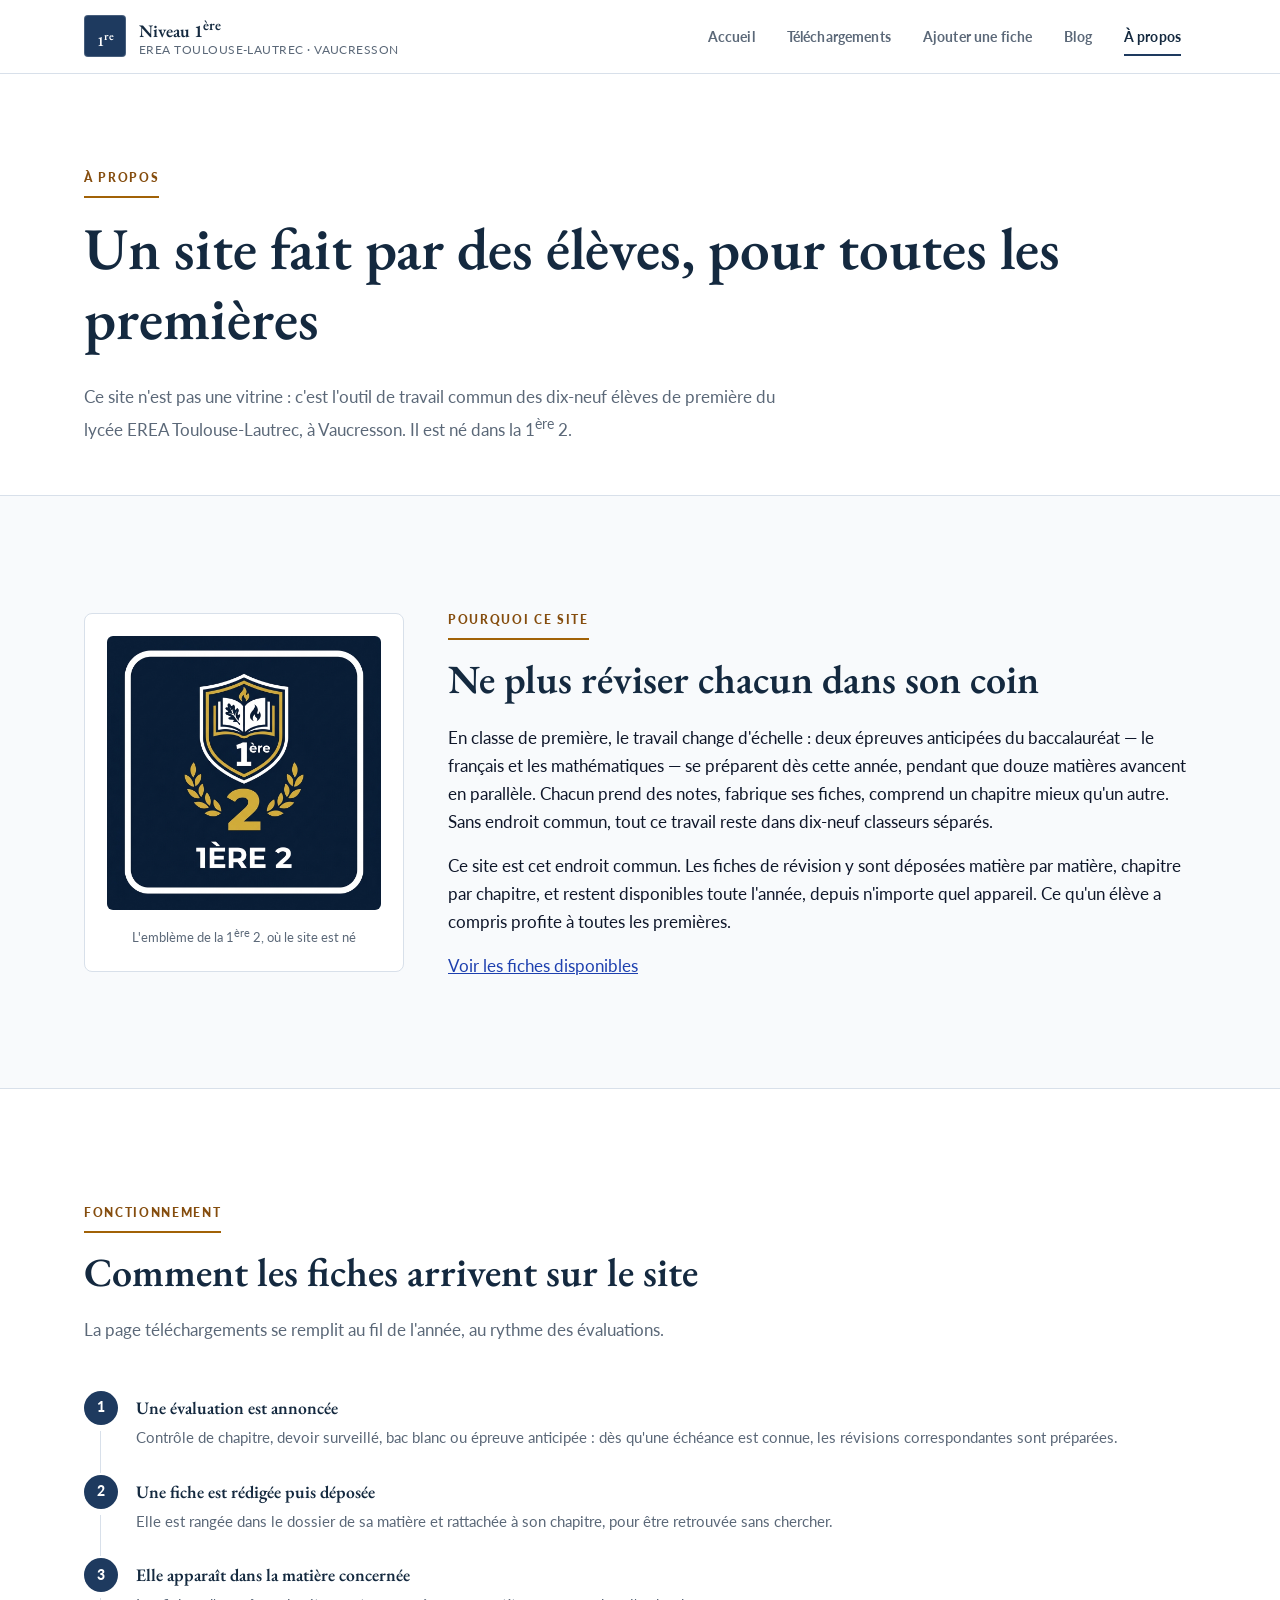
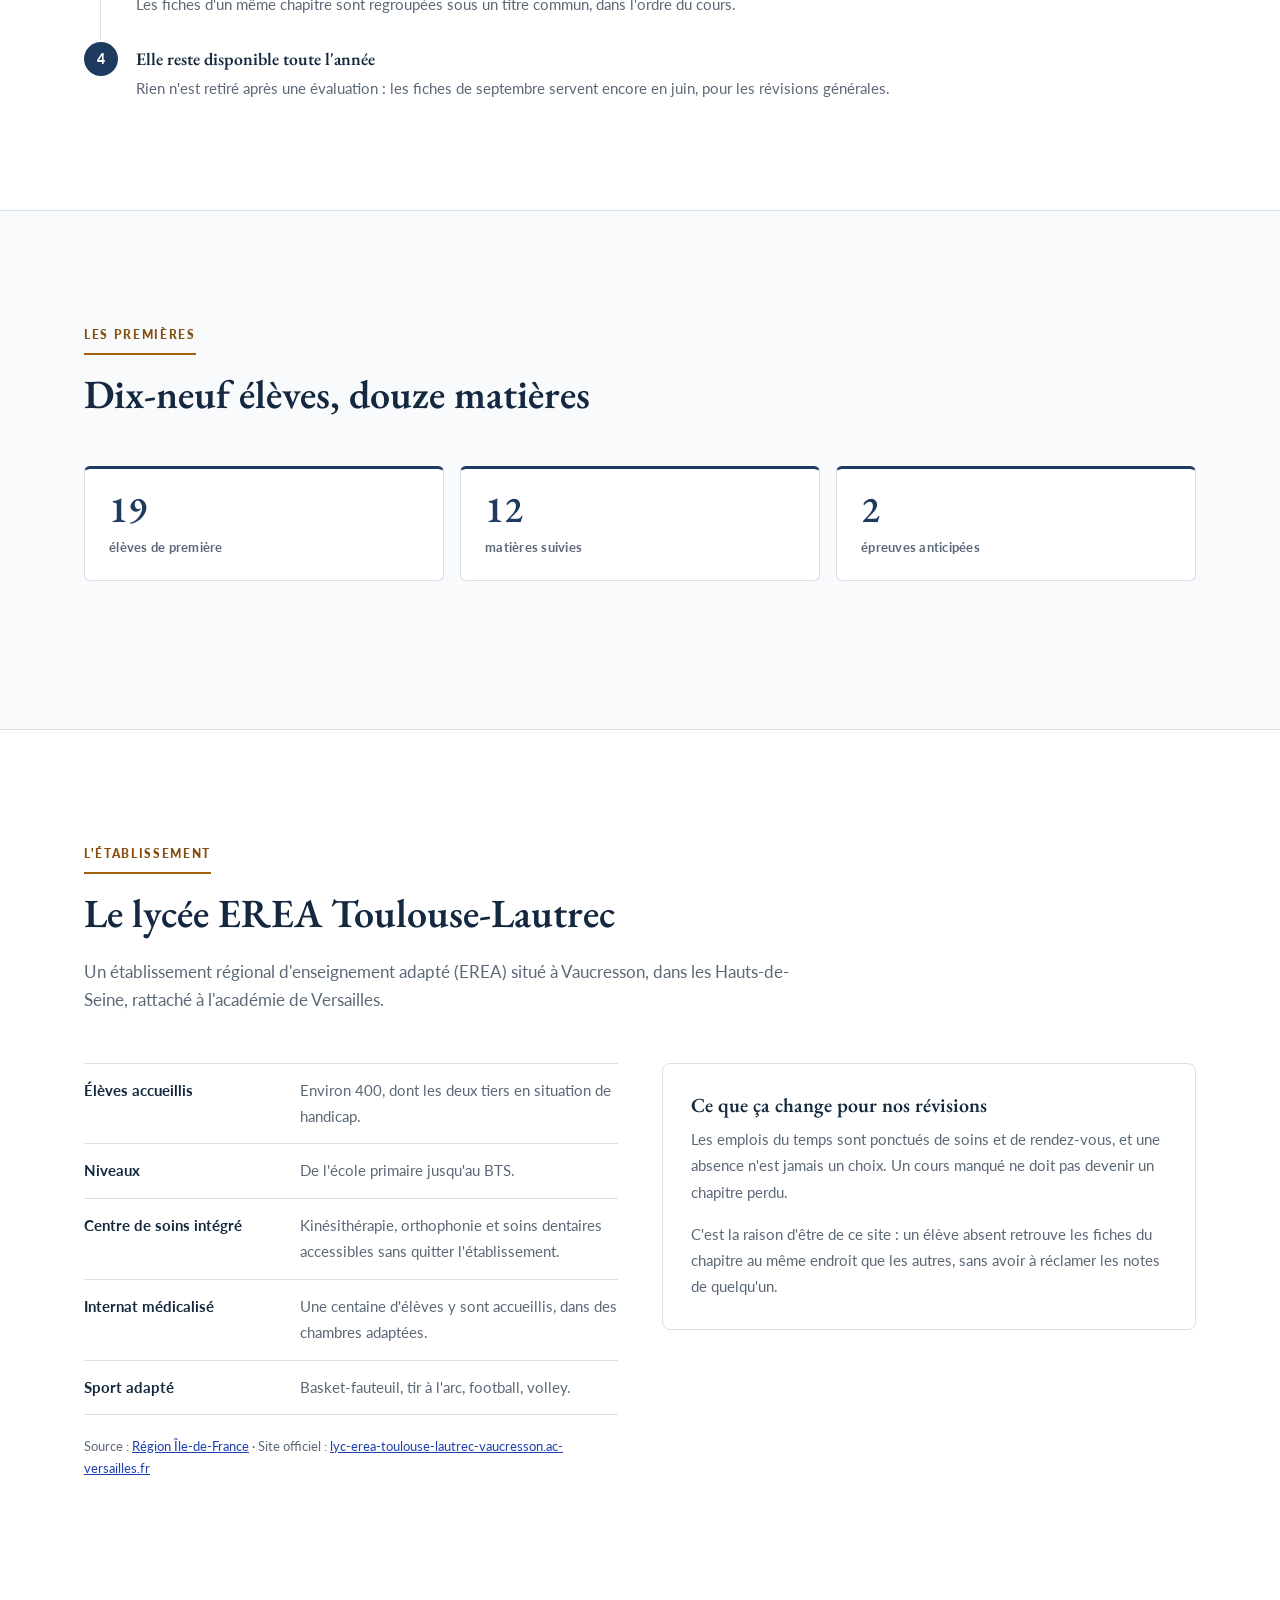
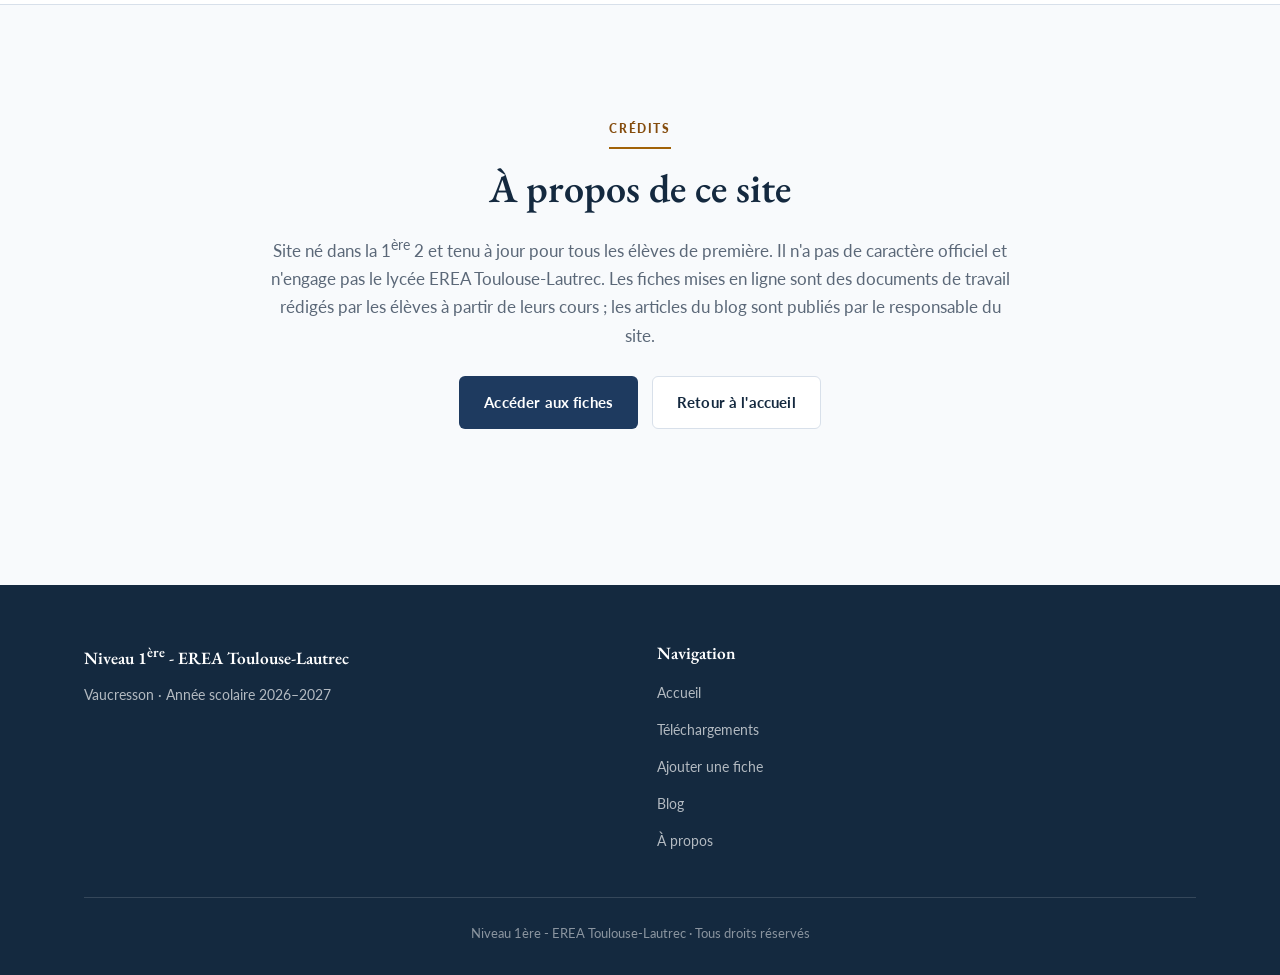
==== commit 987d14cf: "Nouvelle version du site : blog, ouverture à toutes les premières, nouveau nom et favicon - Blog (bl" ====
--- a/a-propos.html
+++ b/a-propos.html
@@ -3,14 +3,14 @@
 <head>
 <meta charset="utf-8">
 <meta name="viewport" content="width=device-width, initial-scale=1">
-<title>À propos — Classe de 1ère 2</title>
-<meta name="description" content="À propos du site de la classe de 1ère 2 du lycée EREA Toulouse-Lautrec à Vaucresson : son objectif, la classe, l'établissement et le fonctionnement des fiches de révision.">
+<title>À propos — Niveau 1ère - EREA Toulouse-Lautrec</title>
+<meta name="description" content="À propos du site des élèves de 1ère du lycée EREA Toulouse-Lautrec à Vaucresson : son objectif, les premières, l'établissement et le fonctionnement des fiches de révision.">
 <script>document.documentElement.className+=" js";</script>
-<link rel="icon" href="favicon.ico" sizes="any">
-<link rel="icon" type="image/png" sizes="16x16" href="images/favicon-16.png">
-<link rel="icon" type="image/png" sizes="32x32" href="images/favicon-32.png">
-<link rel="icon" type="image/png" sizes="48x48" href="images/favicon-48.png">
-<link rel="apple-touch-icon" sizes="180x180" href="images/apple-touch-icon.png">
+<link rel="icon" href="favicon.ico?v=2" sizes="any">
+<link rel="icon" type="image/png" sizes="16x16" href="images/favicon-16.png?v=2">
+<link rel="icon" type="image/png" sizes="32x32" href="images/favicon-32.png?v=2">
+<link rel="icon" type="image/png" sizes="48x48" href="images/favicon-48.png?v=2">
+<link rel="apple-touch-icon" sizes="180x180" href="images/apple-touch-icon.png?v=2">
 <link rel="stylesheet" href="css/style.css">
 </head>
 <body>
@@ -19,8 +19,8 @@
 <header class="site-header">
   <div class="header-inner">
     <a class="brand" href="index.html">
-      <span class="brand-mark" aria-hidden="true">1<sup>re</sup>2</span>
-      <span class="brand-name">Classe de 1<sup>ère</sup> 2<small>EREA Toulouse-Lautrec · Vaucresson</small></span>
+      <span class="brand-mark" aria-hidden="true">1<sup>re</sup></span>
+      <span class="brand-name">Niveau 1<sup>ère</sup><small>EREA Toulouse-Lautrec · Vaucresson</small></span>
     </a>
     <button class="nav-toggle" type="button" aria-expanded="false" aria-controls="nav" aria-label="Ouvrir le menu">
       <svg width="22" height="22" viewBox="0 0 24 24" fill="none" stroke="currentColor" stroke-width="2" stroke-linecap="round" aria-hidden="true"><path d="M3 6h18M3 12h18M3 18h18"/></svg>
@@ -30,6 +30,7 @@
         <li><a href="index.html">Accueil</a></li>
         <li><a href="telechargements.html">Téléchargements</a></li>
         <li><a href="upload.html">Ajouter une fiche</a></li>
+        <li><a href="blog.html">Blog</a></li>
         <li><a href="a-propos.html" aria-current="page">À propos</a></li>
       </ul>
     </nav>
@@ -41,8 +42,8 @@
   <section class="page-head">
     <div class="container">
       <span class="eyebrow-dark">À propos</span>
-      <h1>Un site fait par la classe, pour la classe</h1>
-      <p>Ce site n'est pas une vitrine : c'est l'outil de travail commun des neuf élèves de la 1<sup>ère</sup> 2 du lycée EREA Toulouse-Lautrec, à Vaucresson.</p>
+      <h1>Un site fait par des élèves, pour toutes les premières</h1>
+      <p>Ce site n'est pas une vitrine : c'est l'outil de travail commun des dix-neuf élèves de première du lycée EREA Toulouse-Lautrec, à Vaucresson. Il est né dans la 1<sup>ère</sup> 2.</p>
     </div>
   </section>
 
@@ -52,13 +53,13 @@
       <div class="about-split">
         <figure class="about-emblem reveal" style="margin:0">
           <img src="images/logo-classe.png" alt="Emblème de la classe de 1ère 2 : un écusson portant un livre ouvert, une flamme et une feuille de chêne, surmontant le chiffre 2 encadré de deux branches de laurier.">
-          <figcaption>L'emblème de la classe</figcaption>
+          <figcaption>L'emblème de la 1<sup>ère</sup> 2, où le site est né</figcaption>
         </figure>
         <div class="reveal">
           <span class="eyebrow-dark">Pourquoi ce site</span>
           <h2>Ne plus réviser chacun dans son coin</h2>
-          <p>En classe de première, le travail change d'échelle : deux épreuves anticipées du baccalauréat — le français et les mathématiques — se préparent dès cette année, pendant que onze matières avancent en parallèle. Chacun prend des notes, fabrique ses fiches, comprend un chapitre mieux qu'un autre. Sans endroit commun, tout ce travail reste dans neuf classeurs séparés.</p>
-          <p>Ce site est cet endroit commun. Les fiches de révision y sont déposées matière par matière, chapitre par chapitre, et restent disponibles toute l'année, depuis n'importe quel appareil. Ce qu'un élève a compris profite à toute la classe.</p>
+          <p>En classe de première, le travail change d'échelle : deux épreuves anticipées du baccalauréat — le français et les mathématiques — se préparent dès cette année, pendant que douze matières avancent en parallèle. Chacun prend des notes, fabrique ses fiches, comprend un chapitre mieux qu'un autre. Sans endroit commun, tout ce travail reste dans dix-neuf classeurs séparés.</p>
+          <p>Ce site est cet endroit commun. Les fiches de révision y sont déposées matière par matière, chapitre par chapitre, et restent disponibles toute l'année, depuis n'importe quel appareil. Ce qu'un élève a compris profite à toutes les premières.</p>
           <p style="margin-bottom:0"><a href="telechargements.html">Voir les fiches disponibles</a></p>
         </div>
       </div>
@@ -95,18 +96,17 @@
     </div>
   </section>
 
-  <!-- ============ LA CLASSE ============ -->
+  <!-- ============ LES PREMIÈRES ============ -->
   <section class="section">
     <div class="container">
       <div class="section-head reveal">
-        <span class="eyebrow-dark">La classe</span>
-        <h2>Neuf élèves, onze matières</h2>
+        <span class="eyebrow-dark">Les premières</span>
+        <h2>Dix-neuf élèves, douze matières</h2>
       </div>
 
       <div class="stat-row">
-        <div class="stat reveal"><div class="num">9</div><div class="lbl">élèves</div></div>
+        <div class="stat reveal"><div class="num">19</div><div class="lbl">élèves de première</div></div>
         <div class="stat reveal"><div class="num">12</div><div class="lbl">matières suivies</div></div>
-        <div class="stat reveal"><div class="num">2</div><div class="lbl">délégués</div></div>
         <div class="stat reveal"><div class="num">2</div><div class="lbl">épreuves anticipées</div></div>
       </div>
 
@@ -150,7 +150,7 @@
       <div class="section-head section-head--center reveal">
         <span class="eyebrow-dark">Crédits</span>
         <h2>À propos de ce site</h2>
-        <p>Site réalisé et tenu à jour par les élèves de la 1<sup>ère</sup> 2. Il n'a pas de caractère officiel et n'engage pas le lycée EREA Toulouse-Lautrec. Les fiches mises en ligne sont des documents de travail rédigés par les élèves à partir de leurs cours.</p>
+        <p>Site né dans la 1<sup>ère</sup> 2 et tenu à jour pour tous les élèves de première. Il n'a pas de caractère officiel et n'engage pas le lycée EREA Toulouse-Lautrec. Les fiches mises en ligne sont des documents de travail rédigés par les élèves à partir de leurs cours ; les articles du blog sont publiés par le responsable du site.</p>
         <div class="hero-actions" style="margin-top:26px">
           <a class="btn btn--primary" href="telechargements.html">Accéder aux fiches</a>
           <a class="btn btn--soft" href="index.html">Retour à l'accueil</a>
@@ -165,8 +165,8 @@
   <div class="container">
     <div class="footer-top">
       <div>
-        <h4>Classe de 1<sup>ère</sup> 2</h4>
-        <p>Lycée EREA Toulouse-Lautrec<br>Vaucresson · Année scolaire <span data-year>2026–2027</span></p>
+        <h4>Niveau 1<sup>ère</sup> - EREA Toulouse-Lautrec</h4>
+        <p>Vaucresson · Année scolaire <span data-year>2026–2027</span></p>
       </div>
       <div>
         <h4>Navigation</h4>
@@ -174,12 +174,13 @@
           <li><a href="index.html">Accueil</a></li>
           <li><a href="telechargements.html">Téléchargements</a></li>
           <li><a href="upload.html">Ajouter une fiche</a></li>
+          <li><a href="blog.html">Blog</a></li>
           <li><a href="a-propos.html">À propos</a></li>
         </ul>
       </div>
     </div>
     <div class="footer-bottom">
-      Classe de 1ère2 - Lycée EREA Toulouse-Lautrec Tous droit réservé
+      Niveau 1ère - EREA Toulouse-Lautrec · Tous droits réservés
     </div>
   </div>
 </footer>
--- a/css/style.css
+++ b/css/style.css
@@ -1,5 +1,5 @@
 /* ============================================================
-   Classe de 1ère 2 — Lycée EREA Toulouse-Lautrec
+   Niveau 1ère - EREA Toulouse-Lautrec
    Design system : bleu marine institutionnel (#1E3A5F)
                    + bleu d'action (#1D4ED8) + ocre (#A16207)
    Typographie : EB Garamond (titres) / Lato (texte)
@@ -432,6 +432,57 @@
   .fact-list > div { grid-template-columns: 1fr; gap: 2px; }
 }
 
+/* ---------- Page Blog ---------- */
+.blog-count { color: var(--color-muted-fg); font-size: .9rem; font-weight: 600; }
+.blog-grid { display: grid; gap: 20px; grid-template-columns: repeat(auto-fill, minmax(min(100%, 320px), 1fr)); }
+.blog-empty { grid-column: 1 / -1; }
+
+.card.post-card { position: relative; display: flex; flex-direction: column; padding: 0; overflow: hidden; }
+.post-card:focus-within { border-color: var(--color-primary-light); box-shadow: var(--shadow); }
+.post-card-media { margin: 0; padding: 16px 16px 0; }
+.post-card-media img { width: 100%; aspect-ratio: 16 / 10; object-fit: cover; border-radius: var(--radius); background: var(--color-muted); }
+.post-card-media figcaption { margin-top: 10px; font-size: .8rem; color: var(--color-muted-fg); text-align: center; line-height: 1.5; }
+.post-card-body { display: flex; flex-direction: column; flex: 1; padding: 22px 28px 28px; }
+.post-event {
+  display: inline-block; margin-bottom: 10px;
+  font-size: .72rem; font-weight: 900; letter-spacing: .14em; text-transform: uppercase;
+  color: var(--color-accent-dark);
+}
+.post-card h2 { font-size: 1.45rem; margin-bottom: .25em; }
+.post-card h2 a { color: var(--color-primary-dark); text-decoration: none; }
+.post-card h2 a::after { content: ""; position: absolute; inset: 0; }
+.post-card h2 a:focus-visible { outline: none; }
+.post-date { display: block; margin-bottom: 12px; font-size: .82rem; font-weight: 700; color: var(--color-muted-fg); }
+.card.post-card p { margin-bottom: 0; }
+.post-more {
+  display: inline-flex; align-items: center; gap: 7px; margin-top: auto; padding-top: 18px;
+  font-weight: 700; font-size: .9rem; color: var(--color-action-dark);
+}
+.post-more svg { transition: transform .2s ease; }
+.post-card:hover .post-more svg { transform: translateX(3px); }
+
+.article-date { display: block; margin: -2px 0 14px; font-size: .9rem; font-weight: 700; color: var(--color-muted-fg); letter-spacing: .02em; }
+.article-wrap { max-width: 780px; margin-inline: auto; }
+.article-body > p { font-size: 1.05rem; margin-bottom: 1.2rem; }
+.article-body > h2 { font-size: clamp(1.45rem, 3vw, 1.9rem); margin: 1.6em 0 .5em; }
+.article-figure {
+  margin: 36px 0; padding: 22px; background: var(--color-surface);
+  border: 1px solid var(--color-border); border-radius: var(--radius-lg);
+}
+.article-figure img { width: 100%; border-radius: var(--radius); }
+.article-figure figcaption { margin-top: 14px; font-size: .8rem; color: var(--color-muted-fg); text-align: center; line-height: 1.5; }
+.article-figure--cover { margin-top: 0; }
+.article-gallery { display: grid; gap: 16px; grid-template-columns: repeat(auto-fit, minmax(min(100%, 240px), 1fr)); margin: 36px 0; }
+.article-gallery .article-figure { margin: 0; padding: 16px; }
+.article-gallery img { aspect-ratio: 4 / 3; object-fit: cover; }
+.article-foot { display: flex; flex-wrap: wrap; gap: 12px; margin-top: 44px; padding-top: 28px; border-top: 1px solid var(--color-border); }
+.article-body:empty ~ .article-foot { margin-top: 0; padding-top: 0; border-top: 0; }
+
+@media (max-width: 640px) {
+  .article-figure { padding: 14px; }
+  .post-card-body { padding: 20px 22px 24px; }
+}
+
 /* ---------- Révélation au scroll ---------- */
 .js .reveal { opacity: 0; transform: translateY(18px); transition: opacity .6s ease, transform .6s ease; }
 .js .reveal.is-visible { opacity: 1; transform: none; }
